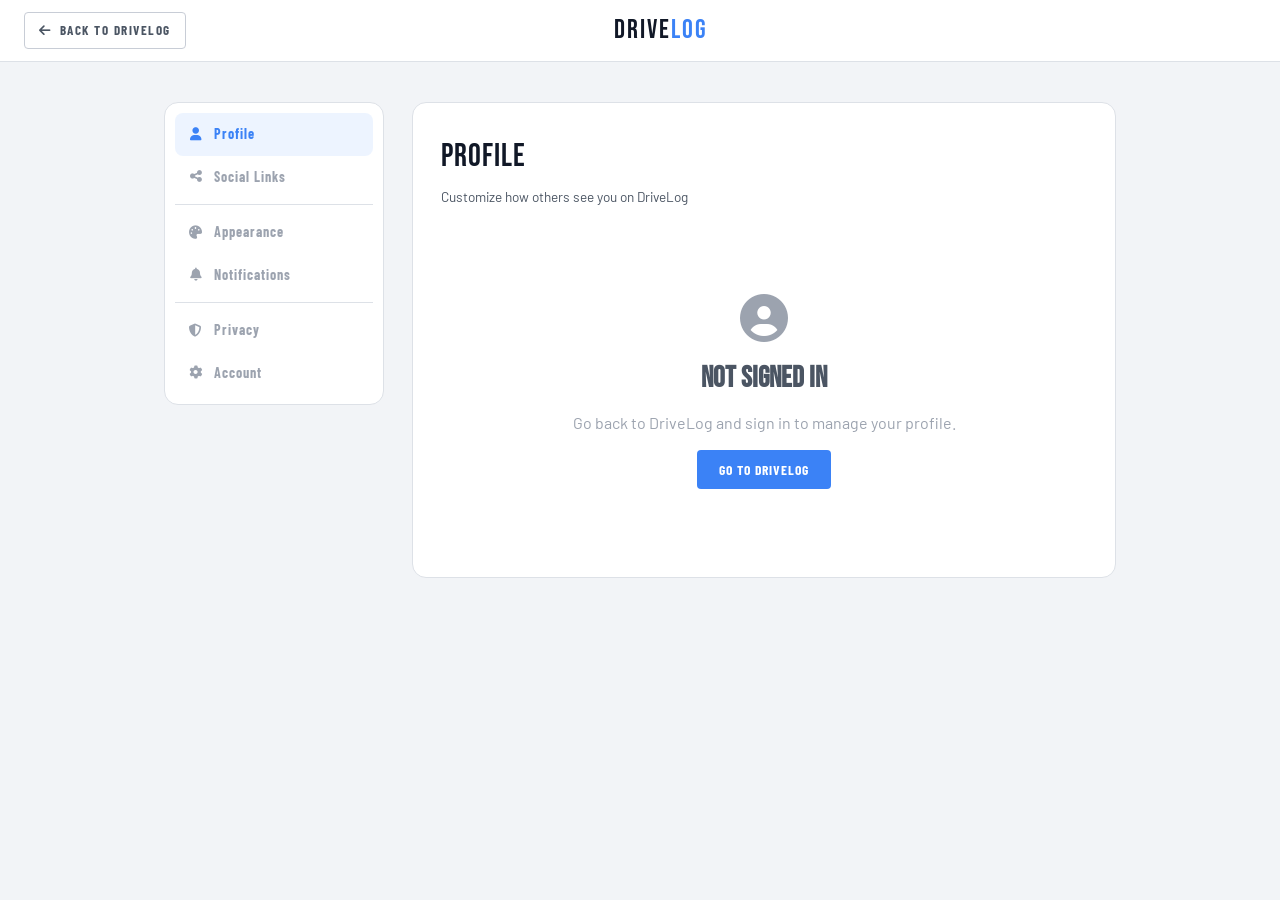
==== settings.html @ dc3e170b "Add files via upload" ====
<!DOCTYPE html>
<html lang="en">
<head>
  <meta charset="UTF-8"/>
  <meta name="viewport" content="width=device-width, initial-scale=1.0"/>
  <title>Settings — DriveLog</title>
  <!-- Apply theme before paint to avoid flash -->
  <script>
    try {
      const p = JSON.parse(localStorage.getItem('dl_prefs') || '{}');
      if (p.theme === 'dark' || (p.theme === 'auto' && window.matchMedia('(prefers-color-scheme:dark)').matches)) {
        document.documentElement.classList.add('dark-pending');
      }
      if (p.accent) document.documentElement.style.setProperty('--accent', p.accent);
    } catch(e) {}
  </script>
  <link rel="preconnect" href="https://fonts.googleapis.com"/>
  <link rel="preconnect" href="https://fonts.gstatic.com" crossorigin/>
  <link rel="preconnect" href="https://cdnjs.cloudflare.com" crossorigin/>
  <link rel="preconnect" href="https://cdn.jsdelivr.net"/>
  <link rel="preconnect" href="https://lsnpxneywkrirfkfszbo.supabase.co"/>
  <link href="https://fonts.googleapis.com/css2?family=Bebas+Neue&family=Barlow:wght@300;400;500;600;700&family=Barlow+Condensed:wght@400;600;700&display=swap" rel="stylesheet"/>
  <link rel="stylesheet" href="https://cdnjs.cloudflare.com/ajax/libs/font-awesome/6.5.0/css/all.min.css"/>
  <style>
    /* ── VARS ── */
    :root {
      --bg:#f2f4f7; --surface:#ffffff; --card:#ffffff; --raised:#f0f2f5; --hover:#e8eaed;
      --border:#dde1e7; --mid:#c8cdd6; --subtle:#eaecf0;
      --accent:#3b82f6; --accent-soft:rgba(59,130,246,.09); --accent-glow:rgba(59,130,246,.20);
      --text:#111827; --sec:#4b5563; --muted:#9ca3af;
      --disp:'Bebas Neue',sans-serif; --cond:'Barlow Condensed',sans-serif; --body:'Barlow',sans-serif;
      --r-sm:4px; --r-md:8px; --r-lg:14px; --r-xl:22px;
      --tr:.22s cubic-bezier(.4,0,.2,1);
    }
    body.dark, html.dark-pending body {
      --bg:#0a0a0a; --surface:#111; --card:#171717; --raised:#1e1e1e; --hover:#222;
      --border:#262626; --mid:#2e2e2e; --subtle:#191919; --text:#efefef; --sec:#c0c0c0; --muted:#888888;
    }
    *,*::before,*::after{box-sizing:border-box;margin:0;padding:0}
    html{scroll-behavior:smooth}
    body{background:var(--bg);color:var(--text);font-family:var(--body);line-height:1.6;min-height:100vh}
    a{color:inherit;text-decoration:none}
    button{cursor:pointer;border:none;background:none;font-family:inherit}
    input,select,textarea{font-family:inherit}
    ::-webkit-scrollbar{width:5px}
    ::-webkit-scrollbar-track{background:var(--bg)}
    ::-webkit-scrollbar-thumb{background:var(--mid);border-radius:3px}

    /* ── HEADER ── */
    .s-header{background:var(--surface);backdrop-filter:blur(18px);border-bottom:1px solid var(--border);padding:0 24px;height:62px;display:flex;align-items:center;justify-content:space-between;position:sticky;top:0;z-index:50}
    body.dark .s-header, html.dark-pending body .s-header{background:rgba(10,10,10,.92)}
    .logo{font-family:var(--disp);font-size:1.7rem;letter-spacing:2px;color:var(--text)}
    .logo span{color:var(--accent)}
    .back-btn{display:flex;align-items:center;gap:8px;font-family:var(--cond);font-size:.82rem;font-weight:700;letter-spacing:1.5px;text-transform:uppercase;color:var(--sec);padding:7px 14px;border:1px solid var(--mid);border-radius:var(--r-sm);transition:all var(--tr)}
    .back-btn:hover{color:var(--text);border-color:#555}

    /* ── LAYOUT ── */
    .s-wrap{max-width:1000px;margin:0 auto;padding:40px 24px;display:grid;grid-template-columns:220px 1fr;gap:28px;align-items:start}
    @media(max-width:700px){.s-wrap{grid-template-columns:1fr}.s-nav{display:flex;flex-wrap:wrap;gap:5px;position:static!important}}

    /* ── SIDEBAR NAV ── */
    .s-nav{background:var(--card);border:1px solid var(--border);border-radius:var(--r-lg);padding:10px;position:sticky;top:80px}
    .s-nav-item{display:flex;align-items:center;gap:10px;padding:10px 13px;border-radius:var(--r-md);font-family:var(--cond);font-size:.88rem;font-weight:700;letter-spacing:1px;color:var(--muted);cursor:pointer;transition:all var(--tr)}
    .s-nav-item i{width:16px;text-align:center;font-size:.82rem}
    .s-nav-item:hover{color:var(--text);background:var(--raised)}
    .s-nav-item.active{color:var(--accent);background:var(--accent-soft)}
    .s-nav-divider{height:1px;background:var(--border);margin:6px 0}

    /* ── CONTENT ── */
    .s-content{display:flex;flex-direction:column;gap:4px}
    .s-section{background:var(--card);border:1px solid var(--border);border-radius:var(--r-lg);padding:28px;display:none}
    .s-section.active{display:block}
    .s-section-title{font-family:var(--disp);font-size:2rem;letter-spacing:1px;margin-bottom:4px}
    .s-section-sub{color:var(--sec);font-size:.85rem;margin-bottom:26px}
    .s-divider{height:1px;background:var(--border);margin:22px 0}

    /* ── FORM ELEMENTS ── */
    .s-field{margin-bottom:18px}
    .s-label{font-family:var(--cond);font-size:.78rem;font-weight:700;letter-spacing:1.5px;text-transform:uppercase;color:var(--muted);margin-bottom:7px;display:block}
    .s-input{width:100%;background:var(--raised);border:1px solid var(--border);border-radius:var(--r-sm);padding:11px 14px;color:var(--text);font-size:.9rem;outline:none;transition:border-color var(--tr)}
    .s-input:focus{border-color:var(--accent)}
    .s-input::placeholder{color:var(--muted)}
    textarea.s-input{resize:vertical;min-height:80px}
    .s-row{display:grid;grid-template-columns:1fr 1fr;gap:14px}
    @media(max-width:500px){.s-row{grid-template-columns:1fr}}

    /* Buttons */
    .btn-save{background:linear-gradient(135deg,#22c55e 0%,#16a34a 100%);color:#fff;padding:10px 26px;border-radius:var(--r-sm);font-family:var(--cond);font-size:.88rem;font-weight:700;letter-spacing:1.5px;text-transform:uppercase;transition:all .12s ease;display:inline-flex;align-items:center;gap:8px;box-shadow:0 2px 8px rgba(34,197,94,.25);border:none}
    .btn-save:hover{background:linear-gradient(135deg,#16a34a 0%,#15803d 100%);transform:translateY(-1px);box-shadow:0 6px 20px rgba(34,197,94,.35)}
    .btn-ghost-s{background:transparent;color:var(--sec);padding:10px 22px;border-radius:var(--r-sm);font-family:var(--cond);font-size:.88rem;font-weight:600;letter-spacing:1.2px;text-transform:uppercase;border:1px solid var(--mid);transition:all var(--tr)}
    .btn-ghost-s:hover{border-color:#555;color:var(--text)}
    .btn-danger{background:rgba(232,57,42,.1);color:var(--accent);padding:10px 22px;border-radius:var(--r-sm);font-family:var(--cond);font-size:.88rem;font-weight:700;letter-spacing:1.2px;text-transform:uppercase;border:1px solid rgba(232,57,42,.35);transition:all var(--tr)}
    .btn-danger:hover{background:rgba(232,57,42,.2)}
    .btn-row{display:flex;gap:10px;flex-wrap:wrap;margin-top:6px}

    /* Avatar picker */
    .av-preview{width:74px;height:74px;border-radius:50%;font-family:var(--disp);font-size:1.9rem;display:flex;align-items:center;justify-content:center;color:#fff;margin-bottom:16px;transition:background .3s}
    .av-colors{display:flex;gap:7px;flex-wrap:wrap;margin-bottom:18px}
    .av-swatch{width:28px;height:28px;border-radius:50%;cursor:pointer;border:3px solid transparent;transition:all var(--tr)}
    .av-swatch.selected{border-color:#fff;transform:scale(1.15)}

    /* Toggle switch */
    .toggle-row{display:flex;align-items:center;justify-content:space-between;padding:11px 0;border-bottom:1px solid var(--subtle)}
    .toggle-row:last-child{border-bottom:none}
    .toggle-label{font-size:.88rem;color:var(--sec)}
    .toggle-label strong{color:var(--text);display:block;font-size:.9rem}
    .toggle{position:relative;width:42px;height:24px;flex-shrink:0}
    .toggle input{opacity:0;width:0;height:0}
    .toggle-track{position:absolute;inset:0;background:var(--mid);border-radius:30px;cursor:pointer;transition:background .3s}
    .toggle input:checked+.toggle-track{background:var(--accent)}
    .toggle-track::after{content:'';position:absolute;left:3px;top:3px;width:18px;height:18px;border-radius:50%;background:#fff;transition:transform .3s}
    .toggle input:checked+.toggle-track::after{transform:translateX(18px)}

    /* Accent colors */
    .accent-swatches{display:flex;gap:8px;flex-wrap:wrap;margin-bottom:6px}
    .accent-sw{width:32px;height:32px;border-radius:50%;cursor:pointer;border:3px solid transparent;transition:all var(--tr)}
    .accent-sw.selected{border-color:#fff;transform:scale(1.18)}

    /* Theme options */
    .theme-opts{display:flex;gap:10px;flex-wrap:wrap;margin-bottom:6px}
    .theme-opt{padding:8px 18px;border-radius:var(--r-md);font-family:var(--cond);font-size:.82rem;font-weight:700;letter-spacing:1px;text-transform:uppercase;color:var(--muted);background:var(--raised);border:1px solid var(--border);cursor:pointer;transition:all var(--tr)}
    .theme-opt.selected{color:var(--accent);border-color:rgba(232,57,42,.4);background:var(--accent-soft)}

    /* Font size slider */
    .slider-wrap{display:flex;align-items:center;gap:12px}
    .slider-wrap input[type=range]{flex:1;accent-color:var(--accent)}
    .slider-val{font-family:var(--cond);font-weight:700;font-size:.88rem;color:var(--accent);width:40px;text-align:center}

    /* Account info */
    .acct-info{background:var(--raised);border:1px solid var(--border);border-radius:var(--r-md);padding:16px;margin-bottom:18px}
    .acct-info-row{display:flex;justify-content:space-between;padding:5px 0;font-size:.85rem;border-bottom:1px solid var(--subtle)}
    .acct-info-row:last-child{border-bottom:none}
    .acct-info-row span:first-child{color:var(--muted);font-family:var(--cond);font-size:.75rem;font-weight:700;letter-spacing:1px;text-transform:uppercase}
    .acct-info-row span:last-child{color:var(--text);font-weight:500}
    .danger-zone{background:rgba(232,57,42,.05);border:1px solid rgba(232,57,42,.2);border-radius:var(--r-md);padding:18px;margin-top:18px}
    .danger-zone h4{font-family:var(--cond);font-size:.78rem;font-weight:700;letter-spacing:2px;text-transform:uppercase;color:var(--accent);margin-bottom:13px}

    /* Toast */
    .toast{position:fixed;bottom:26px;left:50%;transform:translateX(-50%) translateY(20px);background:var(--raised);border:1px solid var(--mid);border-radius:30px;padding:9px 22px;font-family:var(--cond);font-size:.86rem;font-weight:700;color:var(--text);z-index:9999;opacity:0;transition:all .3s;pointer-events:none;white-space:nowrap}
    .toast.show{opacity:1;transform:translateX(-50%) translateY(0)}
    .toast.ok{border-color:#16a34a;background:linear-gradient(135deg,#22c55e,#16a34a);color:#fff;box-shadow:0 4px 16px rgba(34,197,94,.35)}
    .toast.err{border-color:rgba(232,57,42,.4);background:var(--accent-soft);color:var(--accent)}

    /* Avatar preview — small circle */
    .avatar-upload-preview{
      width:72px !important;height:72px !important;border-radius:50%;
      display:flex;align-items:center;justify-content:center;
      font-family:var(--disp);font-size:1.6rem;color:#fff;
      flex-shrink:0;overflow:hidden;border:2px solid var(--border);
      background:var(--raised);cursor:pointer;
    }

    /* Crop modal */
    .avatar-crop-modal{
      position:fixed;inset:0;z-index:9999;
      background:rgba(0,0,0,.8);backdrop-filter:blur(8px);
      display:flex;align-items:center;justify-content:center;
    }
    .avatar-crop-box{
      background:var(--surface);border:1px solid var(--border);
      border-radius:16px;width:360px;max-width:95vw;
      overflow:hidden;box-shadow:0 32px 80px rgba(0,0,0,.5);
    }
    .avatar-crop-head{
      display:flex;align-items:center;justify-content:space-between;
      padding:16px 20px;border-bottom:1px solid var(--border);
      font-family:var(--cond);font-weight:700;font-size:.9rem;color:var(--text);
    }
    .avatar-crop-close{
      background:transparent;border:none;color:var(--muted);
      font-size:1rem;cursor:pointer;padding:4px;
    }
    .avatar-crop-stage{padding:24px 20px 16px}
    .avatar-crop-circle-mask{
      width:180px;height:180px;border-radius:50%;
      overflow:hidden;margin:0 auto 20px;
      border:3px solid var(--accent);
      position:relative;cursor:grab;
      background:var(--raised);
    }
    .avatar-crop-circle-mask:active{cursor:grabbing}
    #avatarCropImg{
      position:absolute;top:50%;left:50%;
      width:100%;height:100%;
      object-fit:contain;
      transform-origin:center center;
      transform:translate(-50%,-50%);
      pointer-events:none;
      user-select:none;
      -webkit-user-drag:none;
    }
    .avatar-crop-controls{display:flex;align-items:center;gap:12px}
    .avatar-crop-label{font-family:var(--cond);font-size:.72rem;font-weight:700;letter-spacing:1px;text-transform:uppercase;color:var(--muted);flex-shrink:0}
    .avatar-crop-slider{flex:1;accent-color:var(--accent)}
    .avatar-crop-actions{
      display:flex;gap:10px;padding:14px 20px;
      border-top:1px solid var(--border);justify-content:flex-end;
    }

    /* Not signed in */
    .not-signed-in{text-align:center;padding:60px 20px;color:var(--muted)}
    .not-signed-in i{font-size:3rem;margin-bottom:14px;display:block}
    .not-signed-in h2{font-family:var(--disp);font-size:1.8rem;color:var(--sec);margin-bottom:8px}
  </style>
</head>
<body>

<div class="toast" id="settingsToast"></div>

<header class="s-header">
  <a href="index.html" class="back-btn" id="backBtn"><i class="fas fa-arrow-left"></i> Back to DriveLog</a>
  <div class="logo">DRIVE<span>LOG</span></div>
  <div style="width:120px"></div>
</header>

<div class="s-wrap">

  <!-- Sidebar nav -->
  <nav class="s-nav" id="sNav">
    <div class="s-nav-item active" data-sec="profile"><i class="fas fa-user"></i> Profile</div>
    <div class="s-nav-item" data-sec="social"><i class="fas fa-share-alt"></i> Social Links</div>
    <div class="s-nav-divider"></div>
    <div class="s-nav-item" data-sec="appearance"><i class="fas fa-palette"></i> Appearance</div>
    <div class="s-nav-item" data-sec="notifications"><i class="fas fa-bell"></i> Notifications</div>
    <div class="s-nav-divider"></div>
    <div class="s-nav-item" data-sec="privacy"><i class="fas fa-shield-alt"></i> Privacy</div>
    <div class="s-nav-item" data-sec="account"><i class="fas fa-cog"></i> Account</div>
  </nav>

  <!-- Content panels -->
  <div class="s-content">

    <!-- PROFILE -->
    <div class="s-section active" id="sec-profile">
      <div class="s-section-title">Profile</div>
      <div class="s-section-sub">Customize how others see you on DriveLog</div>

      <div id="notSignedIn" class="not-signed-in" style="display:none">
        <i class="fas fa-user-circle"></i>
        <h2>Not signed in</h2>
        <p>Go back to DriveLog and sign in to manage your profile.</p>
        <a href="index.html" style="display:inline-block;margin-top:14px;padding:9px 22px;background:var(--accent);color:#fff;border-radius:var(--r-sm);font-family:var(--cond);font-weight:700;font-size:.85rem;letter-spacing:1px;text-transform:uppercase">Go to DriveLog</a>
      </div>

      <div id="profileForm">
        <!-- Profile Picture Upload -->
        <div class="s-field" style="margin-bottom:20px">
          <label class="s-label">Profile Picture</label>
          <div class="avatar-upload-row">
            <!-- Small circle preview -->
            <div class="avatar-upload-preview" id="avatarPreview">
              <span id="avatarPreviewLetter"></span>
            </div>
            <div class="avatar-upload-actions">
              <button class="btn-save" id="avatarUploadBtn" type="button"><i class="fas fa-camera"></i> Change Photo</button>
              <button class="btn-ghost-s" id="avatarRemoveBtn" type="button" style="display:none"><i class="fas fa-times"></i> Remove</button>
              <input type="file" id="avatarFileInput" accept="image/*" hidden/>
              <p class="avatar-upload-note">Max 5MB · JPG, PNG, WEBP</p>
              <p class="avatar-upload-warn"><i class="fas fa-exclamation-triangle"></i> Must follow community guidelines.</p>
            </div>
          </div>
          <!-- Crop modal -->
          <div class="avatar-crop-modal" id="avatarCropModal" style="display:none">
            <div class="avatar-crop-box">
              <div class="avatar-crop-head">
                <span>Adjust Photo</span>
                <button class="avatar-crop-close" id="avatarCropClose"><i class="fas fa-times"></i></button>
              </div>
              <div class="avatar-crop-stage">
                <div class="avatar-crop-circle-mask">
                  <img id="avatarCropImg" src="" alt="" draggable="false"/>
                </div>
                <div class="avatar-crop-controls">
                  <label class="avatar-crop-label">Zoom</label>
                  <input type="range" id="avatarCropZoom" min="1" max="3" step="0.01" value="1" class="avatar-crop-slider"/>
                </div>
              </div>
              <div class="avatar-crop-actions">
                <button class="btn-ghost-s" id="avatarCropCancel">Cancel</button>
                <button class="btn-save" id="avatarCropSave"><i class="fas fa-check"></i> Save Photo</button>
              </div>
            </div>
          </div>
        </div>
        <div class="av-preview" id="avPreview"></div>
        <div class="s-label">Avatar Color (used as fallback)</div>
        <div class="av-colors" id="avColors"></div>

        <div class="s-field">
          <label class="s-label">Username</label>
          <div class="username-change-wrap">
            <input class="s-input" id="fDisplayName" placeholder="Your username" readonly/>
            <button class="btn-ghost-s" id="enableUsernameEdit" style="white-space:nowrap"><i class="fas fa-pencil-alt"></i> Change</button>
          </div>
          <div id="usernameChangeForm" style="display:none;margin-top:10px">
            <input class="s-input" id="fNewUsername" placeholder="New username (letters, numbers, _ only)" style="margin-bottom:8px"/>
            <div class="username-rules">
              <span id="usernameStatus" class="username-status"></span>
            </div>
            <div class="btn-row" style="margin-top:8px">
              <button class="btn-save" id="saveUsername"><i class="fas fa-check"></i> Confirm Change</button>
              <button class="btn-ghost-s" id="cancelUsernameEdit">Cancel</button>
            </div>
          </div>
          <div id="usernameCooldownMsg" style="display:none" class="username-cooldown-msg"></div>
        </div>
        <div class="s-field">
          <label class="s-label">Location</label>
          <input class="s-input" id="fLocation" placeholder="City, State or Country"/>
        </div>
        <div class="s-field">
          <label class="s-label">Bio</label>
          <textarea class="s-input" id="fBio" maxlength="150" placeholder="Tell the community about yourself and your builds…"></textarea>
          <div id="bioCharCount" style="text-align:right;font-size:.78rem;color:var(--muted);margin-top:4px">0 / 150</div>
        </div>
        <button class="btn-save" id="saveProfile"><i class="fas fa-save"></i> Save Profile</button>
      </div>
    </div>

    <!-- SOCIAL -->
    <div class="s-section" id="sec-social">
      <div class="s-section-title">Social Links</div>
      <div class="s-section-sub">Link your social accounts so the community can follow your journey</div>
      <div class="s-field">
        <label class="s-label"><i class="fab fa-instagram" style="color:#e1306c;margin-right:5px"></i> Instagram Username</label>
        <input class="s-input" id="fInstagram" placeholder="yourhandle (no @)"/>
      </div>
      <div class="s-field">
        <label class="s-label"><i class="fab fa-tiktok" style="color:#69c9d0;margin-right:5px"></i> TikTok Username</label>
        <input class="s-input" id="fTikTok" placeholder="yourhandle (no @)"/>
      </div>
      <div class="s-field">
        <label class="s-label"><i class="fab fa-youtube" style="color:#f00;margin-right:5px"></i> YouTube Handle</label>
        <input class="s-input" id="fYouTube" placeholder="yourchannel (no @)"/>
      </div>
      <div class="s-field">
        <label class="s-label"><i class="fas fa-globe" style="color:var(--accent);margin-right:5px"></i> Personal Website</label>
        <input class="s-input" id="fWebsite" placeholder="https://yoursite.com"/>
      </div>
      <button class="btn-save" id="saveSocial"><i class="fas fa-save"></i> Save Social Links</button>
    </div>

    <!-- APPEARANCE -->
    <div class="s-section" id="sec-appearance">
      <div class="s-section-title">Appearance</div>
      <div class="s-section-sub">Make DriveLog look and feel the way you want</div>

      <div class="s-field">
        <label class="s-label">Theme</label>
        <div class="theme-opts">
          <div class="theme-opt" data-theme="dark"><i class="fas fa-moon"></i> Dark</div>
          <div class="theme-opt selected" data-theme="light"><i class="fas fa-sun"></i> Light</div>
          <div class="theme-opt" data-theme="auto"><i class="fas fa-circle-half-stroke"></i> Auto</div>
        </div>
      </div>

      <div class="s-divider"></div>

      <div class="s-field">
        <label class="s-label">Accent Color</label>
        <div class="accent-swatches" id="accentSwatches"></div>
      </div>

      <div class="s-divider"></div>

      <div class="s-field">
        <label class="s-label">Font Size</label>
        <div class="slider-wrap">
          <span style="font-size:.75rem;color:var(--muted)">A</span>
          <input type="range" id="fontSlider" min="13" max="18" step="1" value="15"/>
          <span style="font-size:1.1rem;color:var(--text)">A</span>
          <span class="slider-val" id="fontVal">15px</span>
        </div>
      </div>

      <div class="s-divider"></div>
      <button class="btn-save" id="saveAppearance"><i class="fas fa-paint-brush"></i> Save Appearance</button>
    </div>

    <!-- NOTIFICATIONS -->
    <div class="s-section" id="sec-notifications">
      <div class="s-section-title">Notifications</div>
      <div class="s-section-sub">Choose what you want to be notified about</div>

      <div class="toggle-row">
        <div class="toggle-label"><strong>Likes</strong>When someone likes your build</div>
        <label class="toggle"><input type="checkbox" id="nLikes" checked/><div class="toggle-track"></div></label>
      </div>
      <div class="toggle-row">
        <div class="toggle-label"><strong>Comments</strong>When someone comments on your build</div>
        <label class="toggle"><input type="checkbox" id="nComments" checked/><div class="toggle-track"></div></label>
      </div>
      <div class="toggle-row">
        <div class="toggle-label"><strong>New Followers</strong>When someone follows you</div>
        <label class="toggle"><input type="checkbox" id="nFollowers" checked/><div class="toggle-track"></div></label>
      </div>
      <div class="toggle-row">
        <div class="toggle-label"><strong>Events</strong>RSVP confirmations and upcoming events</div>
        <label class="toggle"><input type="checkbox" id="nEvents" checked/><div class="toggle-track"></div></label>
      </div>
      <div class="toggle-row">
        <div class="toggle-label"><strong>Build of the Week</strong>When a new BOTW is announced</div>
        <label class="toggle"><input type="checkbox" id="nBOTW" checked/><div class="toggle-track"></div></label>
      </div>
      <div class="toggle-row">
        <div class="toggle-label"><strong>Community Announcements</strong>News and updates from DriveLog</div>
        <label class="toggle"><input type="checkbox" id="nAnnouncements" checked/><div class="toggle-track"></div></label>
      </div>
      <div style="margin-top:20px">
        <button class="btn-save" id="saveNotifs"><i class="fas fa-bell"></i> Save Notifications</button>
      </div>
    </div>

    <!-- PRIVACY -->
    <div class="s-section" id="sec-privacy">
      <div class="s-section-title">Privacy</div>
      <div class="s-section-sub">Control who can see your activity and profile</div>

      <div class="toggle-row">
        <div class="toggle-label"><strong>Public Profile</strong>Anyone can view your profile and builds</div>
        <label class="toggle"><input type="checkbox" id="pPublic" checked/><div class="toggle-track"></div></label>
      </div>
      <div class="toggle-row">
        <div class="toggle-label"><strong>Show on Leaderboard</strong>Appear in the members leaderboard</div>
        <label class="toggle"><input type="checkbox" id="pLeaderboard" checked/><div class="toggle-track"></div></label>
      </div>
      <div class="toggle-row">
        <div class="toggle-label"><strong>Show Social Links</strong>Display your social links on your profile</div>
        <label class="toggle"><input type="checkbox" id="pSocials" checked/><div class="toggle-track"></div></label>
      </div>
      <div class="toggle-row">
        <div class="toggle-label"><strong>Show Following List</strong>Let others see who you follow</div>
        <label class="toggle"><input type="checkbox" id="pFollowing"/><div class="toggle-track"></div></label>
      </div>
      <div class="toggle-row">
        <div class="toggle-label"><strong>Show Liked Builds</strong>Let others see builds you've liked</div>
        <label class="toggle"><input type="checkbox" id="pLiked"/><div class="toggle-track"></div></label>
      </div>
      <div style="margin-top:20px">
        <button class="btn-save" id="savePrivacy"><i class="fas fa-shield-alt"></i> Save Privacy Settings</button>
      </div>
    </div>

    <!-- ACCOUNT -->
    <div class="s-section" id="sec-account">
      <div class="s-section-title">Account</div>
      <div class="s-section-sub">Manage your DriveLog account</div>

      <div class="acct-info" id="acctInfo">
        <div class="acct-info-row"><span>Username</span><span id="acctUsername">—</span></div>
        <div class="acct-info-row"><span>Member Since</span><span id="acctJoined">—</span></div>
        <div class="acct-info-row"><span>Total Builds</span><span id="acctBuilds">—</span></div>
      </div>

      <div class="s-field">
        <label class="s-label">Change Password</label>
        <input class="s-input" type="password" id="fCurrentPw" placeholder="Current password" style="margin-bottom:10px"/>
        <input class="s-input" type="password" id="fNewPw" placeholder="New password" style="margin-bottom:10px"/>
        <input class="s-input" type="password" id="fConfirmPw" placeholder="Confirm new password"/>
      </div>
      <div class="btn-row">
        <button class="btn-save" id="savePassword"><i class="fas fa-lock"></i> Update Password</button>
      </div>

      <div class="s-divider"></div>

      <div class="btn-row">
        <button class="btn-ghost-s" id="exportData"><i class="fas fa-download"></i> Export My Data</button>
        <button class="btn-ghost-s" id="signOutAll"><i class="fas fa-sign-out-alt"></i> Sign Out Everywhere</button>
      </div>

      <div class="danger-zone">
        <h4>⚠ Danger Zone</h4>
        <p style="font-size:.83rem;color:var(--sec);margin-bottom:14px">These actions are permanent and cannot be undone.</p>
        <button class="btn-danger" id="deleteAccount"><i class="fas fa-trash-alt"></i> Delete My Account</button>
      </div>
    </div>

  </div><!-- /s-content -->
</div><!-- /s-wrap -->

<!-- Supabase loads synchronously here (no defer/async) — must run before the inline app script below -->
<script src="https://cdn.jsdelivr.net/npm/@supabase/supabase-js@2"></script>
<script>
(function() {
  /* ── Prefs & User ── */
  function getPrefs() { try { return JSON.parse(localStorage.getItem('dl_prefs') || '{}'); } catch(e) { return {}; } }
  function savePrefs(p) { localStorage.setItem('dl_prefs', JSON.stringify(p)); }
  function getUser() {
    try {
      // Check all possible keys where user session could be stored
      return JSON.parse(localStorage.getItem('dl_user_cache') || localStorage.getItem('dl_user') || 'null');
    } catch(e) { return null; }
  }
  function saveUser(u) {
    localStorage.setItem('dl_user_cache', JSON.stringify(u));
    localStorage.setItem('dl_user', JSON.stringify(u)); // keep both in sync
  }
  function getUsers() {
    try {
      return JSON.parse(localStorage.getItem('dl_users_cache') || localStorage.getItem('dl_users') || '[]');
    } catch(e) { return []; }
  }
  function saveUsers(us) {
    localStorage.setItem('dl_users_cache', JSON.stringify(us));
    localStorage.setItem('dl_users', JSON.stringify(us));
  }

  /* ── Apply prefs on load ── */
  const prefs = getPrefs();
  if (prefs.theme === 'dark' || (prefs.theme === 'auto' && window.matchMedia('(prefers-color-scheme:dark)').matches)) {
    document.body.classList.add('dark');
  }
  document.documentElement.classList.remove('dark-pending');
  if (prefs.accent) {
    document.documentElement.style.setProperty('--accent', prefs.accent);
    document.documentElement.style.setProperty('--accent-soft', prefs.accent + '15');
    document.documentElement.style.setProperty('--accent-glow', prefs.accent + '30');
  }
  if (prefs.fontSize) document.documentElement.style.fontSize = prefs.fontSize + 'px';

  /* ── Toast ── */
  let _tt;
  function toast(msg, type) {
    const t = document.getElementById('settingsToast');
    t.textContent = msg; t.className = 'toast' + (type === 'ok' ? ' ok' : type === 'err' ? ' err' : '');
    clearTimeout(_tt);
    requestAnimationFrame(() => { t.classList.add('show'); _tt = setTimeout(() => t.classList.remove('show'), 2600); });
  }

  /* ── Sidebar navigation ── */
  document.querySelectorAll('.s-nav-item[data-sec]').forEach(item => {
    item.addEventListener('click', () => {
      document.querySelectorAll('.s-nav-item').forEach(x => x.classList.remove('active'));
      document.querySelectorAll('.s-section').forEach(x => x.classList.remove('active'));
      item.classList.add('active');
      document.getElementById('sec-' + item.dataset.sec).classList.add('active');
    });
  });

  /* ── AV COLORS ── */
  const AV_SWATCHES = ['#e8392a','#3b82f6','#a855f7','#22c55e','#f59e0b','#14b8a6','#ec4899','#6366f1','#f0a030','#10b981'];
  let currentAvColor = prefs.avColor || '#3b82f6';
  const avPreview = document.getElementById('avPreview');
  const avColorsEl = document.getElementById('avColors');
  const user = getUser();

  function setAvPreview() {
    const u = getUser();
    if (u) { avPreview.textContent = u.username[0].toUpperCase(); }
    avPreview.style.background = currentAvColor;
  }

  if (avColorsEl) {
    avColorsEl.innerHTML = AV_SWATCHES.map(c =>
      `<div class="av-swatch${c === currentAvColor ? ' selected' : ''}" data-c="${c}" style="background:${c}"></div>`
    ).join('');
    avColorsEl.querySelectorAll('.av-swatch').forEach(sw => sw.addEventListener('click', () => {
      avColorsEl.querySelectorAll('.av-swatch').forEach(x => x.classList.remove('selected'));
      sw.classList.add('selected');
      currentAvColor = sw.dataset.c;
      setAvPreview();
    }));
  }
  setAvPreview();

  /* ── Load user into profile form ── */
  if (user) {
    document.getElementById('fDisplayName').value = user.username || '';
    document.getElementById('fBio').value = user.bio || '';
    document.getElementById('fLocation').value = user.location || '';
    document.getElementById('fInstagram').value = user.instagram || '';
    document.getElementById('fTikTok').value = user.tiktok || '';
    document.getElementById('fYouTube').value = user.youtube || '';
    document.getElementById('fWebsite').value = user.website || '';
    document.getElementById('acctUsername').textContent = user.username;
    document.getElementById('acctJoined').textContent = user.joined || '—';
    // count builds
    const posts = JSON.parse(localStorage.getItem('dl_posts_cache') || localStorage.getItem('dl_posts') || '[]');
    const myPosts = posts.filter(p => p.user === user.username).length;
    document.getElementById('acctBuilds').textContent = myPosts;
  } else {
    document.getElementById('notSignedIn').style.display = 'block';
    document.getElementById('profileForm').style.display = 'none';
  }

  /* ── Load prefs into appearance ── */
  const accentColors = ['#e8392a','#3b82f6','#a855f7','#f0a030','#22c55e','#14b8a6','#ec4899','#f59e0b'];
  const accentSwatches = document.getElementById('accentSwatches');
  let currentAccent = prefs.accent || '#3b82f6'; // site's real default accent — was wrongly '#e8392a' (red), which got silently saved as your permanent accent on any settings save
  accentSwatches.innerHTML = accentColors.map(c =>
    `<div class="accent-sw${c === currentAccent ? ' selected' : ''}" data-c="${c}" style="background:${c}"></div>`
  ).join('');
  accentSwatches.querySelectorAll('.accent-sw').forEach(sw => sw.addEventListener('click', () => {
    accentSwatches.querySelectorAll('.accent-sw').forEach(x => x.classList.remove('selected'));
    sw.classList.add('selected');
    currentAccent = sw.dataset.c;
    document.documentElement.style.setProperty('--accent', currentAccent);
    document.documentElement.style.setProperty('--accent-soft', currentAccent + '15');
    document.documentElement.style.setProperty('--accent-glow', currentAccent + '30');
  }));

  // Theme
  const currentTheme = prefs.theme || 'dark';
  document.querySelectorAll('.theme-opt').forEach(opt => {
    opt.classList.toggle('selected', opt.dataset.theme === currentTheme);
    opt.addEventListener('click', () => {
      document.querySelectorAll('.theme-opt').forEach(x => x.classList.remove('selected'));
      opt.classList.add('selected');
      document.body.classList.remove('light','dark');
      if (opt.dataset.theme === 'dark') document.body.classList.add('dark');
      else if (opt.dataset.theme === 'auto' && window.matchMedia('(prefers-color-scheme:dark)').matches) document.body.classList.add('dark');
    });
  });

  // Font size
  const slider = document.getElementById('fontSlider');
  const fontVal = document.getElementById('fontVal');
  slider.value = prefs.fontSize || 15;
  fontVal.textContent = slider.value + 'px';
  slider.addEventListener('input', () => {
    fontVal.textContent = slider.value + 'px';
    document.documentElement.style.fontSize = slider.value + 'px';
  });

  /* ── Load prefs into toggles ── */
  const np = prefs.notifs || {};
  ['nLikes','nComments','nFollowers','nEvents','nBOTW','nAnnouncements'].forEach(id => {
    const key = id.slice(1).toLowerCase();
    const el = document.getElementById(id);
    if (el && np[key] !== undefined) el.checked = np[key];
  });
  const pp = prefs.privacy || {};
  ['pPublic','pLeaderboard','pSocials','pFollowing','pLiked'].forEach(id => {
    const key = id.slice(1).toLowerCase();
    const el = document.getElementById(id);
    if (el && pp[key] !== undefined) el.checked = pp[key];
  });

  /* ── Save handlers ── */
  document.getElementById('saveProfile').addEventListener('click', () => {
    const u = getUser(); if (!u) { toast('Not signed in', 'err'); return; }
    u.bio      = document.getElementById('fBio').value.trim().slice(0, 150);
    u.location = document.getElementById('fLocation').value.trim();
    saveUser(u);
    const users = getUsers();
    const idx = users.findIndex(x => x.username === u.username);
    if (idx >= 0) { users[idx] = { ...users[idx], ...u }; saveUsers(users); }
    const p = getPrefs(); p.avColor = currentAvColor; savePrefs(p);
    // Push to Supabase if available
    pushProfileToSupabase(u);
    toast('Profile saved ✓', 'ok');
  });

  document.getElementById('saveSocial').addEventListener('click', () => {
    const u = getUser(); if (!u) { toast('Not signed in', 'err'); return; }
    u.instagram = document.getElementById('fInstagram').value.trim();
    u.tiktok    = document.getElementById('fTikTok').value.trim();
    u.youtube   = document.getElementById('fYouTube').value.trim();
    u.website   = document.getElementById('fWebsite').value.trim();
    saveUser(u);
    const users = getUsers();
    const idx = users.findIndex(x => x.username === u.username);
    if (idx >= 0) { users[idx] = { ...users[idx], ...u }; saveUsers(users); }
    pushProfileToSupabase(u);
    toast('Social links saved ✓', 'ok');
  });

  document.getElementById('saveAppearance').addEventListener('click', () => {
    const selectedTheme = document.querySelector('.theme-opt.selected')?.dataset.theme || 'dark';
    const p = getPrefs();
    p.theme = selectedTheme;
    p.accent = currentAccent;
    p.avColor = currentAvColor;
    p.fontSize = +slider.value;
    savePrefs(p);
    // Apply immediately in settings page too
    document.documentElement.style.setProperty('--accent', currentAccent);
    if (selectedTheme === 'dark') document.body.classList.add('dark');
    else document.body.classList.remove('dark');
    toast('Appearance saved ✓', 'ok');
  });

  document.getElementById('saveNotifs').addEventListener('click', () => {
    const p = getPrefs();
    p.notifs = {
      likes: document.getElementById('nLikes').checked,
      comments: document.getElementById('nComments').checked,
      followers: document.getElementById('nFollowers').checked,
      events: document.getElementById('nEvents').checked,
      botw: document.getElementById('nBOTW').checked,
      announcements: document.getElementById('nAnnouncements').checked,
    };
    savePrefs(p); toast('Notification settings saved ✓', 'ok');
  });

  document.getElementById('savePrivacy').addEventListener('click', () => {
    const p = getPrefs();
    p.privacy = {
      public: document.getElementById('pPublic').checked,
      leaderboard: document.getElementById('pLeaderboard').checked,
      socials: document.getElementById('pSocials').checked,
      following: document.getElementById('pFollowing').checked,
      liked: document.getElementById('pLiked').checked,
    };
    savePrefs(p); toast('Privacy settings saved ✓', 'ok');
  });

  document.getElementById('savePassword').addEventListener('click', () => {
    const np = document.getElementById('fNewPw').value;
    const cp = document.getElementById('fConfirmPw').value;
    if (!np) { toast('Enter a new password', 'err'); return; }
    if (np !== cp) { toast('Passwords do not match', 'err'); return; }
    if (np.length < 6) { toast('Password must be at least 6 characters', 'err'); return; }
    toast('Password updated ✓', 'ok');
    document.getElementById('fCurrentPw').value = '';
    document.getElementById('fNewPw').value = '';
    document.getElementById('fConfirmPw').value = '';
  });

  document.getElementById('exportData').addEventListener('click', () => {
    const u = getUser();
    const data = {
      user: u,
      posts: JSON.parse(localStorage.getItem('dl_posts_cache') || '[]').filter(p => p.user === u?.username),
      following: u ? JSON.parse(localStorage.getItem('dl_following_'+u.username) || '[]') : [],
      prefs: getPrefs(),
      exported: new Date().toISOString(),
    };
    const blob = new Blob([JSON.stringify(data, null, 2)], { type: 'application/json' });
    const a = document.createElement('a');
    a.href = URL.createObjectURL(blob);
    a.download = 'drivelog-data.json';
    a.click();
    toast('Data exported ✓', 'ok');
  });

  document.getElementById('signOutAll').addEventListener('click', () => {
    if (confirm('Sign out of all sessions?')) {
      localStorage.removeItem('dl_user');
      localStorage.removeItem('dl_user_cache');
      toast('Signed out everywhere', 'ok');
      setTimeout(() => window.location.href = 'index.html', 1200);
    }
  });

  document.getElementById('deleteAccount').addEventListener('click', () => {
    const u = getUser(); if (!u) return;
    if (confirm(`This will permanently delete your account "${u.username}" and all your builds. This cannot be undone. Are you sure?`)) {
      if (prompt('Type your username to confirm:') === u.username) {
        localStorage.removeItem('dl_user');
        localStorage.removeItem('dl_user_cache');
        localStorage.removeItem('dl_avatar_url');
        localStorage.removeItem('dl_following_'+u.username);
        const posts = JSON.parse(localStorage.getItem('dl_posts_cache') || '[]').filter(p => p.user !== u.username);
        localStorage.setItem('dl_posts_cache', JSON.stringify(posts));
        toast('Account deleted', '');
        setTimeout(() => window.location.href = 'index.html', 1200);
      } else {
        toast('Username did not match', 'err');
      }
    }
  });


  /* ── USERNAME CHANGE ── */
  const USERNAME_COOLDOWN_DAYS = 30;

  function canChangeUsername(u) {
    if (!u.lastUsernameChange) return { ok: true };
    const last = new Date(u.lastUsernameChange).getTime();
    const daysSince = (Date.now() - last) / 86400000;
    if (daysSince < USERNAME_COOLDOWN_DAYS) {
      const daysLeft = Math.ceil(USERNAME_COOLDOWN_DAYS - daysSince);
      return { ok: false, daysLeft };
    }
    return { ok: true };
  }

  // Show cooldown message or enable change button on load
  (function initUsernameSection() {
    const u = getUser(); if (!u) return;
    const check = canChangeUsername(u);
    const cooldownMsg = document.getElementById('usernameCooldownMsg');
    const changeBtn   = document.getElementById('enableUsernameEdit');
    if (!check.ok) {
      cooldownMsg.style.display = 'block';
      cooldownMsg.innerHTML = `<i class="fas fa-clock"></i> You can change your username again in <b>${check.daysLeft} day${check.daysLeft===1?'':'s'}</b>.`;
      changeBtn.disabled = true;
      changeBtn.style.opacity = '0.4';
      changeBtn.style.cursor = 'not-allowed';
    }
  })();

  // ── Back button — auto-save everything first ──────────────
  document.getElementById('backBtn').addEventListener('click', function(e) {
    e.preventDefault();
    autoSaveAll();
    // Use history.back() if we came from index.html — avoids full reload
    // which was wiping the avatar and session state
    if (document.referrer && document.referrer.includes(window.location.hostname)) {
      setTimeout(() => window.history.back(), 200);
    } else {
      setTimeout(() => { window.location.href = 'index.html'; }, 200);
    }
  });

  function autoSaveAll() {
    const u = getUser(); if (!u) return;
    // Save profile fields
    u.bio      = (document.getElementById('fBio')?.value || '').trim().slice(0, 150);
    u.location = (document.getElementById('fLocation')?.value || '').trim();
    u.instagram = (document.getElementById('fInstagram')?.value || '').trim();
    u.tiktok    = (document.getElementById('fTikTok')?.value || '').trim();
    u.youtube   = (document.getElementById('fYouTube')?.value || '').trim();
    u.website   = (document.getElementById('fWebsite')?.value || '').trim();
    // Preserve avatar URL — never let it get wiped
    const savedAvatar = localStorage.getItem('dl_avatar_url');
    if (savedAvatar && !u.avatarUrl) u.avatarUrl = savedAvatar;
    saveUser(u);
    const users = getUsers();
    const idx = users.findIndex(x => x.username === u.username);
    if (idx >= 0) { users[idx] = { ...users[idx], ...u }; saveUsers(users); }
    // Save appearance
    const selectedTheme = document.querySelector('.theme-opt.selected')?.dataset.theme || 'dark';
    const slider = document.getElementById('fontSlider');
    const p = getPrefs();
    p.theme = selectedTheme;
    p.accent = currentAccent;
    p.avColor = currentAvColor;
    if (slider) p.fontSize = +slider.value;
    savePrefs(p);
    pushProfileToSupabase(u);
  }

  // ── Avatar Upload with Crop UI ─────────────────────────────
  (function initAvatarUpload() {
    const u        = getUser();
    const preview  = document.getElementById('avatarPreview');
    const letter   = document.getElementById('avatarPreviewLetter');
    const uploadBtn= document.getElementById('avatarUploadBtn');
    const removeBtn= document.getElementById('avatarRemoveBtn');
    const fileInput= document.getElementById('avatarFileInput');
    const cropModal= document.getElementById('avatarCropModal');
    const cropImg  = document.getElementById('avatarCropImg');
    const cropZoom = document.getElementById('avatarCropZoom');
    const cropSave = document.getElementById('avatarCropSave');
    const cropCancel=document.getElementById('avatarCropCancel');
    const cropClose= document.getElementById('avatarCropClose');
    if (!preview || !uploadBtn || !fileInput) return;

    // Crop state
    let _cropObjUrl = null;
    let _cropOffsetX = 0, _cropOffsetY = 0;
    let _cropDragging = false, _cropStartX = 0, _cropStartY = 0;
    let _cropZoom = 1;

    function avColorFn(name) {
      const cols = {'A':'#e8392a','B':'#3b82f6','C':'#22c55e','D':'#f0a030','E':'#a855f7','F':'#14b8a6','G':'#e8392a','H':'#3b82f6','I':'#22c55e','J':'#e8392a','K':'#f0a030','L':'#a855f7','M':'#3b82f6','N':'#22c55e','O':'#f0a030','P':'#14b8a6','Q':'#e8392a','R':'#3b82f6','S':'#a855f7','T':'#f0a030','U':'#14b8a6','V':'#22c55e','W':'#3b82f6','X':'#e8392a','Y':'#f0a030','Z':'#a855f7'};
      return cols[(name||'?')[0].toUpperCase()] || '#e8392a';
    }

    function refreshPreview() {
      const cu = getUser(); if (!cu) return;
      if (cu.avatarUrl) {
        preview.style.background = 'transparent';
        preview.innerHTML = `<img src="${cu.avatarUrl}" alt="" style="width:100%;height:100%;object-fit:cover;border-radius:50%;display:block"/>`;
        if (removeBtn) removeBtn.style.display = 'inline-flex';
      } else {
        preview.style.background = avColorFn(cu.username);
        preview.innerHTML = cu.username[0].toUpperCase();
        if (removeBtn) removeBtn.style.display = 'none';
      }
    }
    refreshPreview();

    uploadBtn.addEventListener('click', () => fileInput.click());

    fileInput.addEventListener('change', () => {
      const file = fileInput.files[0]; if (!file) return;
      if (file.size > 5 * 1024 * 1024) { toast('Image must be under 5MB', 'err'); return; }
      if (!file.type.match(/image\/(jpeg|png|webp|gif)/)) { toast('Please use JPG, PNG, or WEBP', 'err'); return; }
      // Open crop modal
      if (_cropObjUrl) URL.revokeObjectURL(_cropObjUrl);
      _cropObjUrl = URL.createObjectURL(file);
      cropImg.src = _cropObjUrl;
      _cropOffsetX = 0; _cropOffsetY = 0; _cropZoom = 1;
      if (cropZoom) { cropZoom.value = 1; cropZoom.min = 1; cropZoom.max = 3; }
      cropImg.onload = () => applyTransform();
      cropModal.style.display = 'flex';
      fileInput.value = '';
    });

    function applyTransform() {
      cropImg.style.transform = `translate(calc(-50% + ${_cropOffsetX}px), calc(-50% + ${_cropOffsetY}px)) scale(${_cropZoom})`;
    }

    // Zoom slider
    if (cropZoom) cropZoom.addEventListener('input', () => {
      _cropZoom = +cropZoom.value;
      applyTransform();
    });

    // Drag to reposition
    cropImg.addEventListener('mousedown', e => { _cropDragging=true; _cropStartX=e.clientX-_cropOffsetX; _cropStartY=e.clientY-_cropOffsetY; e.preventDefault(); });
    document.addEventListener('mousemove', e => { if(!_cropDragging) return; _cropOffsetX=e.clientX-_cropStartX; _cropOffsetY=e.clientY-_cropStartY; applyTransform(); });
    document.addEventListener('mouseup', () => _cropDragging=false);
    // Touch support
    cropImg.addEventListener('touchstart', e => { const t=e.touches[0]; _cropDragging=true; _cropStartX=t.clientX-_cropOffsetX; _cropStartY=t.clientY-_cropOffsetY; },{passive:true});
    document.addEventListener('touchmove', e => { if(!_cropDragging) return; const t=e.touches[0]; _cropOffsetX=t.clientX-_cropStartX; _cropOffsetY=t.clientY-_cropStartY; applyTransform(); },{passive:true});
    document.addEventListener('touchend', () => _cropDragging=false);

    function closeCrop() { cropModal.style.display='none'; if(_cropObjUrl){URL.revokeObjectURL(_cropObjUrl);_cropObjUrl=null;} }
    if (cropCancel) cropCancel.addEventListener('click', closeCrop);
    if (cropClose)  cropClose.addEventListener('click', closeCrop);

    // Save crop — render canvas from current transform
    if (cropSave) cropSave.addEventListener('click', () => {
      const size = 200;
      const canvas = document.createElement('canvas');
      canvas.width = canvas.height = size;
      const ctx = canvas.getContext('2d');
      ctx.imageSmoothingEnabled = true;
      ctx.imageSmoothingQuality = 'high';

      const img = cropImg;
      const naturalW = img.naturalWidth;
      const naturalH = img.naturalHeight;

      // The circle mask is 180px. At zoom=1 the image should fit entirely
      // inside the circle — so the base scale fits the image into 180px
      const maskDiameter = 180;
      const baseScale = maskDiameter / Math.max(naturalW, naturalH);
      const totalScale = baseScale * _cropZoom;

      // Displayed image dimensions at current zoom
      const dispW = naturalW * totalScale;
      const dispH = naturalH * totalScale;

      // Center of the mask circle in display coords
      // Offset moves the image so we subtract it to find source coords
      // dispX/dispY = top-left of image in mask coords
      const dispX = (maskDiameter - dispW) / 2 + _cropOffsetX;
      const dispY = (maskDiameter - dispH) / 2 + _cropOffsetY;

      // What source region maps to the 180px mask?
      // Source rect: start at (-dispX / totalScale, -dispY / totalScale)
      //              size: maskDiameter / totalScale
      const srcX = -dispX / totalScale;
      const srcY = -dispY / totalScale;
      const srcSize = maskDiameter / totalScale;

      // Clip to circle
      ctx.beginPath();
      ctx.arc(size / 2, size / 2, size / 2, 0, Math.PI * 2);
      ctx.clip();

      ctx.drawImage(img, srcX, srcY, srcSize, srcSize, 0, 0, size, size);

      const dataUrl = canvas.toDataURL('image/jpeg', 0.88);
      const u2 = getUser(); if (!u2) return;
      u2.avatarUrl = dataUrl;
      saveUser(u2);
      const users = getUsers();
      const idx = users.findIndex(x => x.username === u2.username);
      if (idx >= 0) { users[idx].avatarUrl = dataUrl; saveUsers(users); }
      refreshPreview();
      closeCrop();
      toast('Profile picture saving…', 'ok');
      localStorage.setItem('dl_avatar_updated', Date.now().toString());
      localStorage.setItem('dl_avatar_url', dataUrl);

      // Upload to Supabase Storage so it works cross-device
      (async () => {
        const sb = getSettingsSb(); if (!sb || !u2.id) return;
        try {
          const arr   = dataUrl.split(',');
          const mime  = 'image/jpeg';
          const bstr  = atob(arr[1]);
          const bytes = new Uint8Array(bstr.length);
          for (let i = 0; i < bstr.length; i++) bytes[i] = bstr.charCodeAt(i);
          const file = new File([bytes], 'avatar.jpg', { type: mime });
          const path = `${u2.id}/avatar.jpg`;
          const { error: upErr } = await sb.storage.from('avatars').upload(path, file, { upsert: true, contentType: mime });
          if (upErr) { console.warn('Avatar storage upload failed:', upErr.message); return; }
          const { data: urlData } = sb.storage.from('avatars').getPublicUrl(path);
          // Cache-bust: same path every upload means the CDN serves the
          // old photo for up to an hour without a fresh ?v= param.
          const publicUrl = urlData.publicUrl.split('?')[0] + '?v=' + Date.now();
          // Save the real URL (not base64) to profile + localStorage
          await sb.from('profiles').update({ avatar_url: publicUrl }).eq('id', u2.id);
          u2.avatarUrl = publicUrl;
          saveUser(u2);
          localStorage.setItem('dl_avatar_url', publicUrl);
          toast('Profile picture updated ✓', 'ok');
        } catch(e) { console.warn('Avatar upload error:', e); }
      })();
    });

    if (removeBtn) removeBtn.addEventListener('click', () => {
      if (!confirm('Remove your profile picture?')) return;
      const u2 = getUser(); if (!u2) return;
      delete u2.avatarUrl;
      saveUser(u2);
      const users = getUsers();
      const idx = users.findIndex(x => x.username === u2.username);
      if (idx >= 0) { delete users[idx].avatarUrl; saveUsers(users); }
      refreshPreview();
      toast('Profile picture removed', 'ok');
      localStorage.setItem('dl_avatar_updated', Date.now().toString());
      localStorage.removeItem('dl_avatar_url');
    });
  })();

  // ── Supabase profile push ─────────────────────────────────
  let _sbSettings = null;
  function getSettingsSb() {
    if (_sbSettings) return _sbSettings;
    try {
      if (typeof supabase === 'undefined') return null;
      const SUPABASE_URL = 'https://lsnpxneywkrirfkfszbo.supabase.co';
      const SUPABASE_KEY = 'sb_publishable_wF4jFiIEuucuJXJJo8sn0Q_b2PRnh6-';
      _sbSettings = supabase.createClient(SUPABASE_URL, SUPABASE_KEY);
    } catch(e) { return null; }
    return _sbSettings;
  }

  function pushProfileToSupabase(u) {
    if (!u || !u.id) return;
    const sb = getSettingsSb(); if (!sb) return;
    sb.from('profiles').update({
      bio:       u.bio       || '',
      instagram: u.instagram || '',
      tiktok:    u.tiktok    || '',
      youtube:   u.youtube   || '',
      website:   u.website   || '',
      location:  u.location  || '',
    }).eq('id', u.id).then(({ error }) => {
      if (error) console.warn('Profile push failed:', error);
    });
  }

  // Bio character count (150 char limit — maxlength on the textarea already
  // blocks typing/pasting past this, this is just the live counter)
  const BIO_CHAR_LIMIT = 150;
  const bioEl = document.getElementById('fBio');
  const bioCount = document.getElementById('bioCharCount');
  function updateBioCount() {
    if (!bioEl || !bioCount) return;
    const len = bioEl.value.length;
    bioCount.textContent = len + ' / ' + BIO_CHAR_LIMIT;
    bioCount.style.color = len >= BIO_CHAR_LIMIT ? '#e84242' : 'var(--muted)';
  }
  if (bioEl) {
    bioEl.addEventListener('input', updateBioCount);
    updateBioCount(); // show correct count for an existing bio on page load
  }

  document.getElementById('enableUsernameEdit').addEventListener('click', () => {
    const u = getUser(); if (!u) return;
    const check = canChangeUsername(u);
    if (!check.ok) { toast(`You can change your username in ${check.daysLeft} day${check.daysLeft===1?'':'s'}`, 'err'); return; }
    document.getElementById('usernameChangeForm').style.display = 'block';
    document.getElementById('fNewUsername').value = '';
    document.getElementById('fNewUsername').focus();
    document.getElementById('usernameStatus').textContent = '';
  });

  document.getElementById('cancelUsernameEdit').addEventListener('click', () => {
    document.getElementById('usernameChangeForm').style.display = 'none';
    document.getElementById('usernameStatus').textContent = '';
  });

  // Live validation as user types
  document.getElementById('fNewUsername').addEventListener('input', () => {
    const val = document.getElementById('fNewUsername').value.trim();
    const status = document.getElementById('usernameStatus');
    if (!val) { status.textContent = ''; return; }
    if (val.length < 3) { status.textContent = 'Too short (min 3 characters)'; status.className = 'username-status err'; return; }
    if (!/^[a-zA-Z0-9_]+$/.test(val)) { status.textContent = 'Letters, numbers, and underscores only'; status.className = 'username-status err'; return; }
    const users = getUsers();
    const taken = users.some(u => u.username.toLowerCase() === val.toLowerCase());
    if (taken) { status.textContent = 'Username already taken'; status.className = 'username-status err'; return; }
    status.textContent = val + ' is available'; status.className = 'username-status ok';
  });

  document.getElementById('saveUsername').addEventListener('click', () => {
    const u = getUser(); if (!u) { toast('Not signed in', 'err'); return; }
    const newUsername = document.getElementById('fNewUsername').value.trim();

    // Validate
    if (!newUsername) { toast('Enter a new username', 'err'); return; }
    if (newUsername.length < 3) { toast('Must be at least 3 characters', 'err'); return; }
    if (!/^[a-zA-Z0-9_]+$/.test(newUsername)) { toast('Letters, numbers, and underscores only', 'err'); return; }
    if (newUsername.toLowerCase() === u.username.toLowerCase()) { toast('That is already your username', 'err'); return; }

    // Check cooldown
    const check = canChangeUsername(u);
    if (!check.ok) { toast(`Wait ${check.daysLeft} more day${check.daysLeft===1?'':'s'}`, 'err'); return; }

    // Check uniqueness
    const users = getUsers();
    if (users.some(x => x.username.toLowerCase() === newUsername.toLowerCase())) {
      toast('Username already taken', 'err'); return;
    }

    // Update all references
    const oldUsername = u.username;
    u.username = newUsername;
    u.lastUsernameChange = new Date().toISOString();
    saveUser(u);
    document.getElementById('fDisplayName').value = newUsername;
    document.getElementById('acctUsername').textContent = newUsername;

    // Update in users array
    const idx = users.findIndex(x => x.username === oldUsername);
    if (idx >= 0) {
      users[idx] = { ...users[idx], username: newUsername, lastUsernameChange: u.lastUsernameChange };
      saveUsers(users);
    }

    // Hide form, show cooldown message
    document.getElementById('usernameChangeForm').style.display = 'none';
    const cooldownMsg = document.getElementById('usernameCooldownMsg');
    cooldownMsg.style.display = 'block';
    cooldownMsg.innerHTML = `<i class="fas fa-clock"></i> Username changed successfully. You can change it again in <b>30 days</b>.`;
    const changeBtn = document.getElementById('enableUsernameEdit');
    changeBtn.disabled = true; changeBtn.style.opacity = '0.4'; changeBtn.style.cursor = 'not-allowed';

    toast('Username changed to ' + newUsername, 'ok');
  });

})();
</script>
</body>
</html>
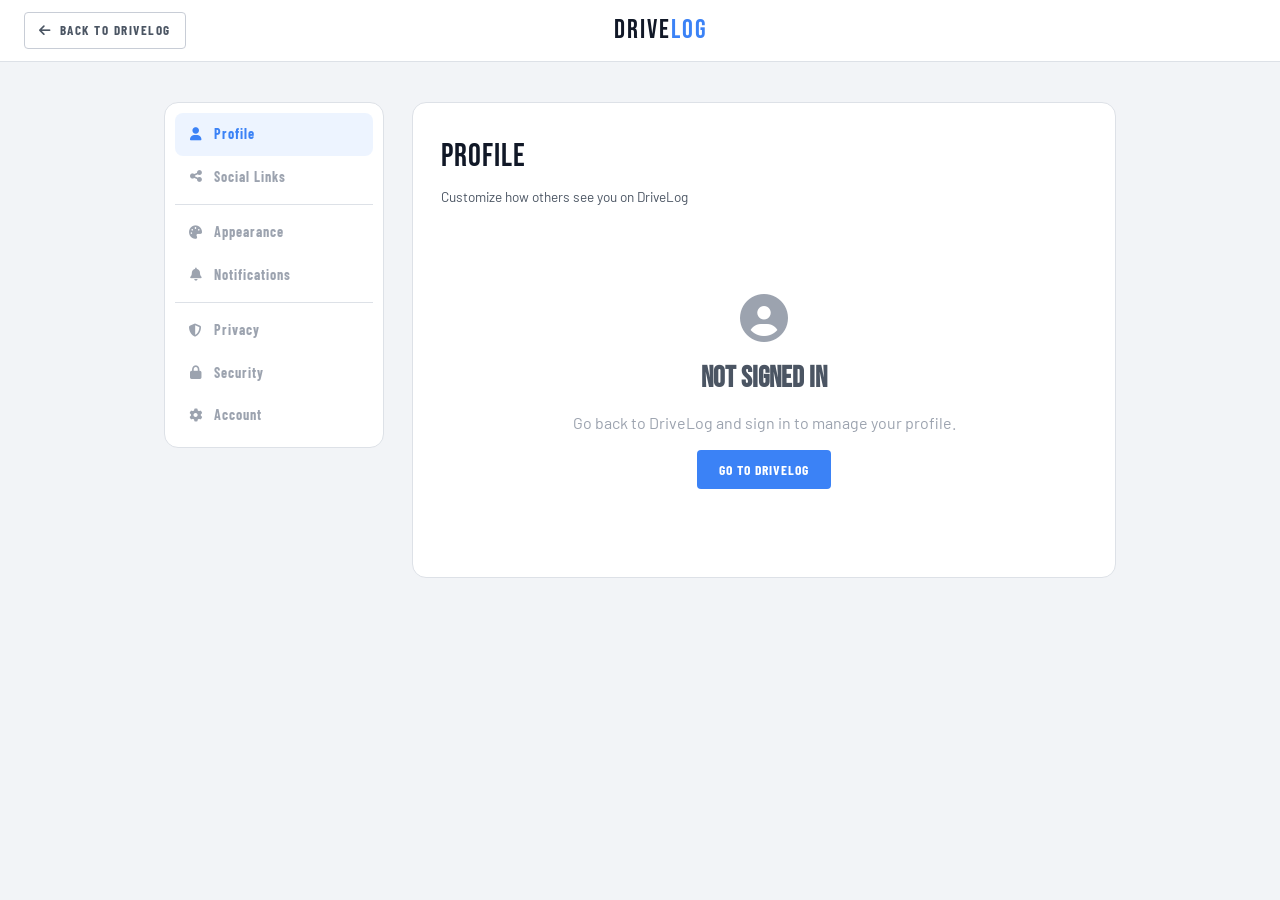
==== commit bd99753d: "Add files via upload" ====
--- a/settings.html
+++ b/settings.html
@@ -11,7 +11,6 @@
       if (p.theme === 'dark' || (p.theme === 'auto' && window.matchMedia('(prefers-color-scheme:dark)').matches)) {
         document.documentElement.classList.add('dark-pending');
       }
-      if (p.accent) document.documentElement.style.setProperty('--accent', p.accent);
     } catch(e) {}
   </script>
   <link rel="preconnect" href="https://fonts.googleapis.com"/>
@@ -94,13 +93,14 @@
     .btn-row{display:flex;gap:10px;flex-wrap:wrap;margin-top:6px}
 
     /* Avatar picker */
-    .av-preview{width:74px;height:74px;border-radius:50%;font-family:var(--disp);font-size:1.9rem;display:flex;align-items:center;justify-content:center;color:#fff;margin-bottom:16px;transition:background .3s}
-    .av-colors{display:flex;gap:7px;flex-wrap:wrap;margin-bottom:18px}
-    .av-swatch{width:28px;height:28px;border-radius:50%;cursor:pointer;border:3px solid transparent;transition:all var(--tr)}
-    .av-swatch.selected{border-color:#fff;transform:scale(1.15)}
 
     /* Toggle switch */
     .toggle-row{display:flex;align-items:center;justify-content:space-between;padding:11px 0;border-bottom:1px solid var(--subtle)}
+    .blocked-user-row{display:flex;align-items:center;gap:12px;padding:10px 0;border-bottom:1px solid var(--subtle)}
+    .blocked-user-row:last-child{border-bottom:none}
+    .blocked-user-av{width:36px;height:36px;border-radius:50%;background:#6b7280;color:#d1d5db;display:flex;align-items:center;justify-content:center;font-weight:700;flex-shrink:0}
+    .blocked-user-name{flex:1;font-weight:600;color:var(--text)}
+    .blocked-users-empty{color:var(--muted);font-size:.85rem;padding:8px 0}
     .toggle-row:last-child{border-bottom:none}
     .toggle-label{font-size:.88rem;color:var(--sec)}
     .toggle-label strong{color:var(--text);display:block;font-size:.9rem}
@@ -112,9 +112,6 @@
     .toggle input:checked+.toggle-track::after{transform:translateX(18px)}
 
     /* Accent colors */
-    .accent-swatches{display:flex;gap:8px;flex-wrap:wrap;margin-bottom:6px}
-    .accent-sw{width:32px;height:32px;border-radius:50%;cursor:pointer;border:3px solid transparent;transition:all var(--tr)}
-    .accent-sw.selected{border-color:#fff;transform:scale(1.18)}
 
     /* Theme options */
     .theme-opts{display:flex;gap:10px;flex-wrap:wrap;margin-bottom:6px}
@@ -140,6 +137,13 @@
     .toast.show{opacity:1;transform:translateX(-50%) translateY(0)}
     .toast.ok{border-color:#16a34a;background:linear-gradient(135deg,#22c55e,#16a34a);color:#fff;box-shadow:0 4px 16px rgba(34,197,94,.35)}
     .toast.err{border-color:rgba(232,57,42,.4);background:var(--accent-soft);color:var(--accent)}
+
+    /* Avatar upload row layout — was previously undefined entirely,
+       which is why the photo and Change Photo button sat cramped together */
+    .avatar-upload-row{display:flex;align-items:flex-start;gap:20px}
+    .avatar-upload-actions{display:flex;flex-direction:column;align-items:flex-start;gap:8px}
+    .avatar-upload-note{font-size:.76rem;color:var(--muted);margin:0}
+    .avatar-upload-warn{font-size:.76rem;color:var(--accent);margin:0;display:flex;align-items:center;gap:5px}
 
     /* Avatar preview — small circle */
     .avatar-upload-preview{
@@ -224,6 +228,7 @@
     <div class="s-nav-item" data-sec="notifications"><i class="fas fa-bell"></i> Notifications</div>
     <div class="s-nav-divider"></div>
     <div class="s-nav-item" data-sec="privacy"><i class="fas fa-shield-alt"></i> Privacy</div>
+    <div class="s-nav-item" data-sec="security"><i class="fas fa-lock"></i> Security</div>
     <div class="s-nav-item" data-sec="account"><i class="fas fa-cog"></i> Account</div>
   </nav>
 
@@ -282,9 +287,6 @@
             </div>
           </div>
         </div>
-        <div class="av-preview" id="avPreview"></div>
-        <div class="s-label">Avatar Color (used as fallback)</div>
-        <div class="av-colors" id="avColors"></div>
 
         <div class="s-field">
           <label class="s-label">Username</label>
@@ -357,13 +359,6 @@
       <div class="s-divider"></div>
 
       <div class="s-field">
-        <label class="s-label">Accent Color</label>
-        <div class="accent-swatches" id="accentSwatches"></div>
-      </div>
-
-      <div class="s-divider"></div>
-
-      <div class="s-field">
         <label class="s-label">Font Size</label>
         <div class="slider-wrap">
           <span style="font-size:.75rem;color:var(--muted)">A</span>
@@ -439,6 +434,53 @@
       <div style="margin-top:20px">
         <button class="btn-save" id="savePrivacy"><i class="fas fa-shield-alt"></i> Save Privacy Settings</button>
       </div>
+
+      <div class="s-divider"></div>
+
+      <div class="s-field">
+        <label class="s-label">Blocked Users</label>
+        <div class="s-section-sub" style="margin-bottom:12px">Blocked users can't message you, and you won't see their posts or profile.</div>
+        <div id="blockedUsersList"></div>
+      </div>
+    </div>
+
+    <!-- SECURITY -->
+    <div class="s-section" id="sec-security">
+      <div class="s-section-title">Security</div>
+      <div class="s-section-sub">Add an extra layer of protection to your account</div>
+
+      <div id="mfaStatusLoading" class="s-section-sub">Checking your two-factor status…</div>
+
+      <div id="mfaNotEnrolled" style="display:none">
+        <div class="toggle-row" style="border-bottom:none">
+          <div class="toggle-label"><strong>Two-Factor Authentication</strong>Not enabled — require a code from an authenticator app when signing in</div>
+        </div>
+        <button class="btn-save" id="mfaEnableBtn"><i class="fas fa-shield-alt"></i> Enable 2FA</button>
+      </div>
+
+      <div id="mfaEnrollFlow" style="display:none">
+        <p class="s-section-sub" style="margin-bottom:10px">Scan this QR code with an authenticator app (Google Authenticator, Authy, 1Password, etc.), then enter the 6-digit code it shows.</p>
+        <div id="mfaQrWrap" style="display:flex;justify-content:center;margin-bottom:14px"></div>
+        <div class="s-field">
+          <label class="s-label">Can't scan? Enter this code manually</label>
+          <input class="s-input" id="mfaManualSecret" readonly style="font-family:monospace;font-size:.8rem"/>
+        </div>
+        <div class="s-field">
+          <label class="s-label">Verification Code</label>
+          <input class="s-input" id="mfaEnrollCodeInput" inputmode="numeric" maxlength="6" placeholder="123456" style="text-align:center;letter-spacing:4px;font-size:1.2rem"/>
+        </div>
+        <div class="btn-row">
+          <button class="btn-save" id="mfaConfirmEnrollBtn"><i class="fas fa-check"></i> Confirm & Enable</button>
+          <button class="btn-ghost-s" id="mfaCancelEnrollBtn">Cancel</button>
+        </div>
+      </div>
+
+      <div id="mfaEnrolled" style="display:none">
+        <div class="toggle-row" style="border-bottom:none">
+          <div class="toggle-label"><strong><i class="fas fa-check-circle" style="color:#22c55e"></i> Two-Factor Authentication Enabled</strong>Your account requires a code from your authenticator app at sign-in</div>
+        </div>
+        <button class="btn-danger" id="mfaDisableBtn"><i class="fas fa-times"></i> Disable 2FA</button>
+      </div>
     </div>
 
     <!-- ACCOUNT -->
@@ -451,6 +493,17 @@
         <div class="acct-info-row"><span>Member Since</span><span id="acctJoined">—</span></div>
         <div class="acct-info-row"><span>Total Builds</span><span id="acctBuilds">—</span></div>
       </div>
+
+      <div class="s-field">
+        <label class="s-label">Email Address</label>
+        <input class="s-input" type="email" id="fNewEmail" placeholder="you@example.com" style="margin-bottom:10px"/>
+        <p class="avatar-upload-note" id="emailChangeHint" style="margin-bottom:10px">Changing your email requires confirming the new address before it takes effect.</p>
+      </div>
+      <div class="btn-row">
+        <button class="btn-save" id="saveEmail"><i class="fas fa-envelope"></i> Update Email</button>
+      </div>
+
+      <div class="s-divider"></div>
 
       <div class="s-field">
         <label class="s-label">Change Password</label>
@@ -466,6 +519,7 @@
 
       <div class="btn-row">
         <button class="btn-ghost-s" id="exportData"><i class="fas fa-download"></i> Export My Data</button>
+        <button class="btn-ghost-s" id="signOutDevice"><i class="fas fa-sign-out-alt"></i> Sign Out This Device</button>
         <button class="btn-ghost-s" id="signOutAll"><i class="fas fa-sign-out-alt"></i> Sign Out Everywhere</button>
       </div>
 
@@ -512,11 +566,9 @@
     document.body.classList.add('dark');
   }
   document.documentElement.classList.remove('dark-pending');
-  if (prefs.accent) {
-    document.documentElement.style.setProperty('--accent', prefs.accent);
-    document.documentElement.style.setProperty('--accent-soft', prefs.accent + '15');
-    document.documentElement.style.setProperty('--accent-glow', prefs.accent + '30');
-  }
+  // Accent color is fixed sitewide (blue) and no longer user-customizable —
+  // intentionally not reading/applying prefs.accent here, including any
+  // legacy value saved before this was locked down.
   if (prefs.fontSize) document.documentElement.style.fontSize = prefs.fontSize + 'px';
 
   /* ── Toast ── */
@@ -538,31 +590,11 @@
     });
   });
 
-  /* ── AV COLORS ── */
-  const AV_SWATCHES = ['#e8392a','#3b82f6','#a855f7','#22c55e','#f59e0b','#14b8a6','#ec4899','#6366f1','#f0a030','#10b981'];
-  let currentAvColor = prefs.avColor || '#3b82f6';
-  const avPreview = document.getElementById('avPreview');
-  const avColorsEl = document.getElementById('avColors');
+  // Fallback avatar color used to be user-customizable via a swatch picker
+  // here — removed. Fallback avatars are now always the same neutral
+  // gray/white design used everywhere else on the site, with no per-user
+  // color choice.
   const user = getUser();
-
-  function setAvPreview() {
-    const u = getUser();
-    if (u) { avPreview.textContent = u.username[0].toUpperCase(); }
-    avPreview.style.background = currentAvColor;
-  }
-
-  if (avColorsEl) {
-    avColorsEl.innerHTML = AV_SWATCHES.map(c =>
-      `<div class="av-swatch${c === currentAvColor ? ' selected' : ''}" data-c="${c}" style="background:${c}"></div>`
-    ).join('');
-    avColorsEl.querySelectorAll('.av-swatch').forEach(sw => sw.addEventListener('click', () => {
-      avColorsEl.querySelectorAll('.av-swatch').forEach(x => x.classList.remove('selected'));
-      sw.classList.add('selected');
-      currentAvColor = sw.dataset.c;
-      setAvPreview();
-    }));
-  }
-  setAvPreview();
 
   /* ── Load user into profile form ── */
   if (user) {
@@ -579,26 +611,61 @@
     const posts = JSON.parse(localStorage.getItem('dl_posts_cache') || localStorage.getItem('dl_posts') || '[]');
     const myPosts = posts.filter(p => p.user === user.username).length;
     document.getElementById('acctBuilds').textContent = myPosts;
+    renderBlockedUsersList();
+    (async () => {
+      const sb = getSettingsSb();
+      if (!sb) return;
+      const { data } = await sb.auth.getUser();
+      const emailInput = document.getElementById('fNewEmail');
+      if (emailInput && data?.user?.email) emailInput.value = data.user.email;
+    })();
+    initMfaSection();
   } else {
     document.getElementById('notSignedIn').style.display = 'block';
     document.getElementById('profileForm').style.display = 'none';
   }
 
+  // Requires blocked_users_migration.sql to have been run.
+  async function renderBlockedUsersList() {
+    const container = document.getElementById('blockedUsersList');
+    if (!container) return;
+    const u = getUser(); if (!u?.id) return;
+    const sb = getSettingsSb();
+    if (!sb) { container.innerHTML = '<p class="blocked-users-empty">Unable to connect right now.</p>'; return; }
+    container.innerHTML = '<p class="blocked-users-empty">Loading…</p>';
+    const { data, error } = await sb.from('blocked_users')
+      .select('blocked_id, profiles!blocked_id(username)')
+      .eq('blocker_id', u.id);
+    if (error) {
+      container.innerHTML = '<p class="blocked-users-empty">Couldn\'t load blocked users — has blocked_users_migration.sql been run yet?</p>';
+      return;
+    }
+    const blocked = (data || []).map(b => ({ id: b.blocked_id, username: b.profiles?.username })).filter(b => b.username);
+    if (!blocked.length) {
+      container.innerHTML = '<p class="blocked-users-empty">You haven\'t blocked anyone.</p>';
+      return;
+    }
+    container.innerHTML = blocked.map(b => `
+      <div class="blocked-user-row" data-id="${b.id}">
+        <div class="blocked-user-av">${b.username[0].toUpperCase()}</div>
+        <div class="blocked-user-name">${b.username}</div>
+        <button class="btn-ghost-s" data-unblock="${b.id}">Unblock</button>
+      </div>`).join('');
+    container.querySelectorAll('[data-unblock]').forEach(btn => {
+      btn.addEventListener('click', async () => {
+        btn.disabled = true; btn.textContent = 'Unblocking…';
+        const { error: unblockErr } = await sb.from('blocked_users').delete()
+          .eq('blocker_id', u.id).eq('blocked_id', btn.dataset.unblock);
+        if (unblockErr) { toast('Failed to unblock — try again', 'err'); btn.disabled = false; btn.textContent = 'Unblock'; return; }
+        toast('Unblocked', 'ok');
+        renderBlockedUsersList();
+      });
+    });
+  }
+
   /* ── Load prefs into appearance ── */
-  const accentColors = ['#e8392a','#3b82f6','#a855f7','#f0a030','#22c55e','#14b8a6','#ec4899','#f59e0b'];
-  const accentSwatches = document.getElementById('accentSwatches');
-  let currentAccent = prefs.accent || '#3b82f6'; // site's real default accent — was wrongly '#e8392a' (red), which got silently saved as your permanent accent on any settings save
-  accentSwatches.innerHTML = accentColors.map(c =>
-    `<div class="accent-sw${c === currentAccent ? ' selected' : ''}" data-c="${c}" style="background:${c}"></div>`
-  ).join('');
-  accentSwatches.querySelectorAll('.accent-sw').forEach(sw => sw.addEventListener('click', () => {
-    accentSwatches.querySelectorAll('.accent-sw').forEach(x => x.classList.remove('selected'));
-    sw.classList.add('selected');
-    currentAccent = sw.dataset.c;
-    document.documentElement.style.setProperty('--accent', currentAccent);
-    document.documentElement.style.setProperty('--accent-soft', currentAccent + '15');
-    document.documentElement.style.setProperty('--accent-glow', currentAccent + '30');
-  }));
+  // Accent color is fixed sitewide (blue) — no longer a user preference,
+  // so there's nothing to load, render swatches for, or wire up here.
 
   // Theme
   const currentTheme = prefs.theme || 'dark';
@@ -630,12 +697,12 @@
     const el = document.getElementById(id);
     if (el && np[key] !== undefined) el.checked = np[key];
   });
-  const pp = prefs.privacy || {};
-  ['pPublic','pLeaderboard','pSocials','pFollowing','pLiked'].forEach(id => {
-    const key = id.slice(1).toLowerCase();
-    const el = document.getElementById(id);
-    if (el && pp[key] !== undefined) el.checked = pp[key];
-  });
+  const pp = user || {};
+  document.getElementById('pPublic').checked      = pp.privacyPublic      !== false;
+  document.getElementById('pLeaderboard').checked = pp.privacyLeaderboard !== false;
+  document.getElementById('pSocials').checked     = pp.privacySocials     !== false;
+  document.getElementById('pFollowing').checked   = pp.privacyFollowing   === true;
+  document.getElementById('pLiked').checked       = pp.privacyLiked       === true;
 
   /* ── Save handlers ── */
   document.getElementById('saveProfile').addEventListener('click', () => {
@@ -646,7 +713,6 @@
     const users = getUsers();
     const idx = users.findIndex(x => x.username === u.username);
     if (idx >= 0) { users[idx] = { ...users[idx], ...u }; saveUsers(users); }
-    const p = getPrefs(); p.avColor = currentAvColor; savePrefs(p);
     // Push to Supabase if available
     pushProfileToSupabase(u);
     toast('Profile saved ✓', 'ok');
@@ -670,12 +736,9 @@
     const selectedTheme = document.querySelector('.theme-opt.selected')?.dataset.theme || 'dark';
     const p = getPrefs();
     p.theme = selectedTheme;
-    p.accent = currentAccent;
-    p.avColor = currentAvColor;
     p.fontSize = +slider.value;
     savePrefs(p);
     // Apply immediately in settings page too
-    document.documentElement.style.setProperty('--accent', currentAccent);
     if (selectedTheme === 'dark') document.body.classList.add('dark');
     else document.body.classList.remove('dark');
     toast('Appearance saved ✓', 'ok');
@@ -695,27 +758,165 @@
   });
 
   document.getElementById('savePrivacy').addEventListener('click', () => {
-    const p = getPrefs();
-    p.privacy = {
-      public: document.getElementById('pPublic').checked,
-      leaderboard: document.getElementById('pLeaderboard').checked,
-      socials: document.getElementById('pSocials').checked,
-      following: document.getElementById('pFollowing').checked,
-      liked: document.getElementById('pLiked').checked,
-    };
-    savePrefs(p); toast('Privacy settings saved ✓', 'ok');
-  });
-
-  document.getElementById('savePassword').addEventListener('click', () => {
+    const u = getUser(); if (!u) { toast('Not signed in', 'err'); return; }
+    u.privacyPublic      = document.getElementById('pPublic').checked;
+    u.privacyLeaderboard = document.getElementById('pLeaderboard').checked;
+    u.privacySocials     = document.getElementById('pSocials').checked;
+    u.privacyFollowing   = document.getElementById('pFollowing').checked;
+    u.privacyLiked       = document.getElementById('pLiked').checked;
+    saveUser(u);
+    const users = getUsers();
+    const idx = users.findIndex(x => x.username === u.username);
+    if (idx >= 0) { users[idx] = { ...users[idx], ...u }; saveUsers(users); }
+    pushPrivacyToSupabase(u);
+    toast('Privacy settings saved ✓', 'ok');
+  });
+
+  // Requires blocked_users_migration.sql NOT required — 2FA uses Supabase's
+  // built-in auth.mfa API directly, no schema changes needed.
+  let _pendingMfaFactorId = null;
+  async function initMfaSection() {
+    const sb = getSettingsSb();
+    const loadingEl = document.getElementById('mfaStatusLoading');
+    const notEnrolledEl = document.getElementById('mfaNotEnrolled');
+    const enrolledEl = document.getElementById('mfaEnrolled');
+    if (!sb) { loadingEl.textContent = 'Unable to connect right now.'; return; }
+    const { data, error } = await sb.auth.mfa.listFactors();
+    loadingEl.style.display = 'none';
+    if (error) { loadingEl.style.display = ''; loadingEl.textContent = 'Unable to check 2FA status right now.'; return; }
+    const verified = (data?.totp || []).find(f => f.status === 'verified');
+    if (verified) {
+      enrolledEl.style.display = '';
+      notEnrolledEl.style.display = 'none';
+      document.getElementById('mfaDisableBtn').onclick = async () => {
+        if (!confirm('Disable two-factor authentication? Your account will only require a password to sign in.')) return;
+        const btn = document.getElementById('mfaDisableBtn');
+        btn.disabled = true; btn.textContent = 'Disabling…';
+        const { error: unenrollErr } = await sb.auth.mfa.unenroll({ factorId: verified.id });
+        btn.disabled = false; btn.innerHTML = '<i class="fas fa-times"></i> Disable 2FA';
+        if (unenrollErr) { toast('Failed to disable 2FA — try again', 'err'); return; }
+        toast('Two-factor authentication disabled', 'ok');
+        initMfaSection();
+      };
+    } else {
+      enrolledEl.style.display = 'none';
+      notEnrolledEl.style.display = '';
+    }
+  }
+
+  document.getElementById('mfaEnableBtn')?.addEventListener('click', async () => {
+    const sb = getSettingsSb();
+    if (!sb) { toast('Unable to connect — try again', 'err'); return; }
+    const btn = document.getElementById('mfaEnableBtn');
+    btn.disabled = true; btn.innerHTML = '<i class="fas fa-spinner fa-spin"></i> Setting up…';
+    const { data, error } = await sb.auth.mfa.enroll({ factorType: 'totp' });
+    btn.disabled = false; btn.innerHTML = '<i class="fas fa-shield-alt"></i> Enable 2FA';
+    if (error) { toast(error.message || 'Failed to start 2FA setup', 'err'); return; }
+    _pendingMfaFactorId = data.id;
+    document.getElementById('mfaQrWrap').innerHTML = data.totp.qr_code;
+    document.getElementById('mfaManualSecret').value = data.totp.secret;
+    document.getElementById('mfaEnrollCodeInput').value = '';
+    document.getElementById('mfaNotEnrolled').style.display = 'none';
+    document.getElementById('mfaEnrollFlow').style.display = '';
+  });
+
+  document.getElementById('mfaCancelEnrollBtn')?.addEventListener('click', async () => {
+    const sb = getSettingsSb();
+    if (sb && _pendingMfaFactorId) {
+      try { await sb.auth.mfa.unenroll({ factorId: _pendingMfaFactorId }); } catch(e) {}
+    }
+    _pendingMfaFactorId = null;
+    document.getElementById('mfaEnrollFlow').style.display = 'none';
+    document.getElementById('mfaNotEnrolled').style.display = '';
+  });
+
+  document.getElementById('mfaConfirmEnrollBtn')?.addEventListener('click', async () => {
+    const code = document.getElementById('mfaEnrollCodeInput').value.trim();
+    if (!/^\d{6}$/.test(code)) { toast('Enter the 6-digit code from your app', 'err'); return; }
+    const sb = getSettingsSb();
+    if (!sb || !_pendingMfaFactorId) { toast('Something went wrong — try again', 'err'); return; }
+    const btn = document.getElementById('mfaConfirmEnrollBtn');
+    btn.disabled = true; btn.innerHTML = '<i class="fas fa-spinner fa-spin"></i> Verifying…';
+    try {
+      const { data: challenge, error: challengeErr } = await sb.auth.mfa.challenge({ factorId: _pendingMfaFactorId });
+      if (challengeErr) { toast(challengeErr.message || 'Verification failed', 'err'); return; }
+      const { error: verifyErr } = await sb.auth.mfa.verify({ factorId: _pendingMfaFactorId, challengeId: challenge.id, code });
+      if (verifyErr) { toast('Incorrect code — try again', 'err'); return; }
+      toast('Two-factor authentication enabled ✓', 'ok');
+      document.getElementById('mfaEnrollFlow').style.display = 'none';
+      _pendingMfaFactorId = null;
+      initMfaSection();
+    } finally {
+      btn.disabled = false; btn.innerHTML = '<i class="fas fa-check"></i> Confirm & Enable';
+    }
+  });
+
+  document.getElementById('saveEmail').addEventListener('click', async () => {
+    const newEmail = document.getElementById('fNewEmail').value.trim();
+    if (!newEmail || !/^[^\s@]+@[^\s@]+\.[^\s@]{2,}$/.test(newEmail)) {
+      toast('Enter a valid email address', 'err'); return;
+    }
+    const sb = getSettingsSb();
+    if (!sb) { toast('Unable to connect — try again', 'err'); return; }
+    const btn = document.getElementById('saveEmail');
+    const originalHTML = btn.innerHTML;
+    btn.disabled = true; btn.innerHTML = '<i class="fas fa-spinner fa-spin"></i> Updating…';
+    try {
+      const { error } = await sb.auth.updateUser({ email: newEmail });
+      if (error) { toast(error.message || 'Failed to update email', 'err'); return; }
+      toast('Check your new email to confirm the change ✓', 'ok');
+      document.getElementById('emailChangeHint').textContent = 'Confirmation email sent — the change won\'t take effect until you confirm it.';
+    } catch(e) {
+      toast('Something went wrong — try again', 'err');
+    } finally {
+      btn.disabled = false; btn.innerHTML = originalHTML;
+    }
+  });
+
+  document.getElementById('savePassword').addEventListener('click', async () => {
+    const curPw = document.getElementById('fCurrentPw').value;
     const np = document.getElementById('fNewPw').value;
     const cp = document.getElementById('fConfirmPw').value;
+    if (!curPw) { toast('Enter your current password', 'err'); return; }
     if (!np) { toast('Enter a new password', 'err'); return; }
     if (np !== cp) { toast('Passwords do not match', 'err'); return; }
     if (np.length < 6) { toast('Password must be at least 6 characters', 'err'); return; }
-    toast('Password updated ✓', 'ok');
-    document.getElementById('fCurrentPw').value = '';
-    document.getElementById('fNewPw').value = '';
-    document.getElementById('fConfirmPw').value = '';
+
+    const sb = getSettingsSb();
+    if (!sb) { toast('Unable to connect — try again', 'err'); return; }
+
+    const btn = document.getElementById('savePassword');
+    const originalBtnHTML = btn.innerHTML;
+    btn.disabled = true; btn.innerHTML = '<i class="fas fa-spinner fa-spin"></i> Updating…';
+
+    try {
+      // Pull the real signed-in email from the live Supabase session (not
+      // local cache, which never stores email) so we can verify the
+      // current password before allowing a change.
+      const { data: userData, error: getErr } = await sb.auth.getUser();
+      if (getErr || !userData?.user?.email) {
+        toast('Session expired — please sign in again', 'err');
+        return;
+      }
+      const { error: verifyErr } = await sb.auth.signInWithPassword({ email: userData.user.email, password: curPw });
+      if (verifyErr) {
+        toast('Current password is incorrect', 'err');
+        return;
+      }
+      const { error: updateErr } = await sb.auth.updateUser({ password: np });
+      if (updateErr) {
+        toast(updateErr.message || 'Failed to update password', 'err');
+        return;
+      }
+      toast('Password updated ✓', 'ok');
+      document.getElementById('fCurrentPw').value = '';
+      document.getElementById('fNewPw').value = '';
+      document.getElementById('fConfirmPw').value = '';
+    } catch (e) {
+      toast('Something went wrong — try again', 'err');
+    } finally {
+      btn.disabled = false; btn.innerHTML = originalBtnHTML;
+    }
   });
 
   document.getElementById('exportData').addEventListener('click', () => {
@@ -735,13 +936,31 @@
     toast('Data exported ✓', 'ok');
   });
 
-  document.getElementById('signOutAll').addEventListener('click', () => {
-    if (confirm('Sign out of all sessions?')) {
-      localStorage.removeItem('dl_user');
-      localStorage.removeItem('dl_user_cache');
-      toast('Signed out everywhere', 'ok');
-      setTimeout(() => window.location.href = 'index.html', 1200);
-    }
+  document.getElementById('signOutDevice').addEventListener('click', async () => {
+    if (!confirm('Sign out of this device?')) return;
+    const sb = getSettingsSb();
+    if (sb) { try { await sb.auth.signOut({ scope: 'local' }); } catch(e) { console.warn('Local sign-out error:', e); } }
+    localStorage.removeItem('dl_user');
+    localStorage.removeItem('dl_user_cache');
+    toast('Signed out', 'ok');
+    setTimeout(() => window.location.href = 'index.html', 1200);
+  });
+
+  document.getElementById('signOutAll').addEventListener('click', async () => {
+    if (!confirm('Sign out of ALL devices and sessions?')) return;
+    const btn = document.getElementById('signOutAll');
+    btn.disabled = true; btn.textContent = 'Signing out…';
+    const sb = getSettingsSb();
+    if (sb) {
+      try {
+        const { error } = await sb.auth.signOut({ scope: 'global' });
+        if (error) console.warn('Global sign-out error:', error);
+      } catch(e) { console.warn('Global sign-out error:', e); }
+    }
+    localStorage.removeItem('dl_user');
+    localStorage.removeItem('dl_user_cache');
+    toast('Signed out everywhere', 'ok');
+    setTimeout(() => window.location.href = 'index.html', 1200);
   });
 
   document.getElementById('deleteAccount').addEventListener('click', () => {
@@ -826,8 +1045,6 @@
     const slider = document.getElementById('fontSlider');
     const p = getPrefs();
     p.theme = selectedTheme;
-    p.accent = currentAccent;
-    p.avColor = currentAvColor;
     if (slider) p.fontSize = +slider.value;
     savePrefs(p);
     pushProfileToSupabase(u);
@@ -855,9 +1072,10 @@
     let _cropDragging = false, _cropStartX = 0, _cropStartY = 0;
     let _cropZoom = 1;
 
-    function avColorFn(name) {
-      const cols = {'A':'#e8392a','B':'#3b82f6','C':'#22c55e','D':'#f0a030','E':'#a855f7','F':'#14b8a6','G':'#e8392a','H':'#3b82f6','I':'#22c55e','J':'#e8392a','K':'#f0a030','L':'#a855f7','M':'#3b82f6','N':'#22c55e','O':'#f0a030','P':'#14b8a6','Q':'#e8392a','R':'#3b82f6','S':'#a855f7','T':'#f0a030','U':'#14b8a6','V':'#22c55e','W':'#3b82f6','X':'#e8392a','Y':'#f0a030','Z':'#a855f7'};
-      return cols[(name||'?')[0].toUpperCase()] || '#e8392a';
+    // Fallback avatar color is fixed gray sitewide — matches the real
+    // default avatar design, not user-customizable.
+    function avColorFn() {
+      return '#6b7280';
     }
 
     function refreshPreview() {
@@ -867,8 +1085,8 @@
         preview.innerHTML = `<img src="${cu.avatarUrl}" alt="" style="width:100%;height:100%;object-fit:cover;border-radius:50%;display:block"/>`;
         if (removeBtn) removeBtn.style.display = 'inline-flex';
       } else {
-        preview.style.background = avColorFn(cu.username);
-        preview.innerHTML = cu.username[0].toUpperCase();
+        preview.style.background = avColorFn();
+        preview.innerHTML = `<span style="color:#d1d5db">${cu.username[0].toUpperCase()}</span>`;
         if (removeBtn) removeBtn.style.display = 'none';
       }
     }
@@ -1040,6 +1258,22 @@
     });
   }
 
+  // Requires blocked_users_migration.sql to have been run — see that file
+  // for the privacy_* columns this writes to.
+  function pushPrivacyToSupabase(u) {
+    if (!u || !u.id) return;
+    const sb = getSettingsSb(); if (!sb) return;
+    sb.from('profiles').update({
+      privacy_public:      u.privacyPublic      !== false,
+      privacy_leaderboard: u.privacyLeaderboard !== false,
+      privacy_socials:     u.privacySocials     !== false,
+      privacy_following:   u.privacyFollowing   === true,
+      privacy_liked:       u.privacyLiked       === true,
+    }).eq('id', u.id).then(({ error }) => {
+      if (error) console.warn('Privacy push failed — did you run blocked_users_migration.sql?', error);
+    });
+  }
+
   // Bio character count (150 char limit — maxlength on the textarea already
   // blocks typing/pasting past this, this is just the live counter)
   const BIO_CHAR_LIMIT = 150;
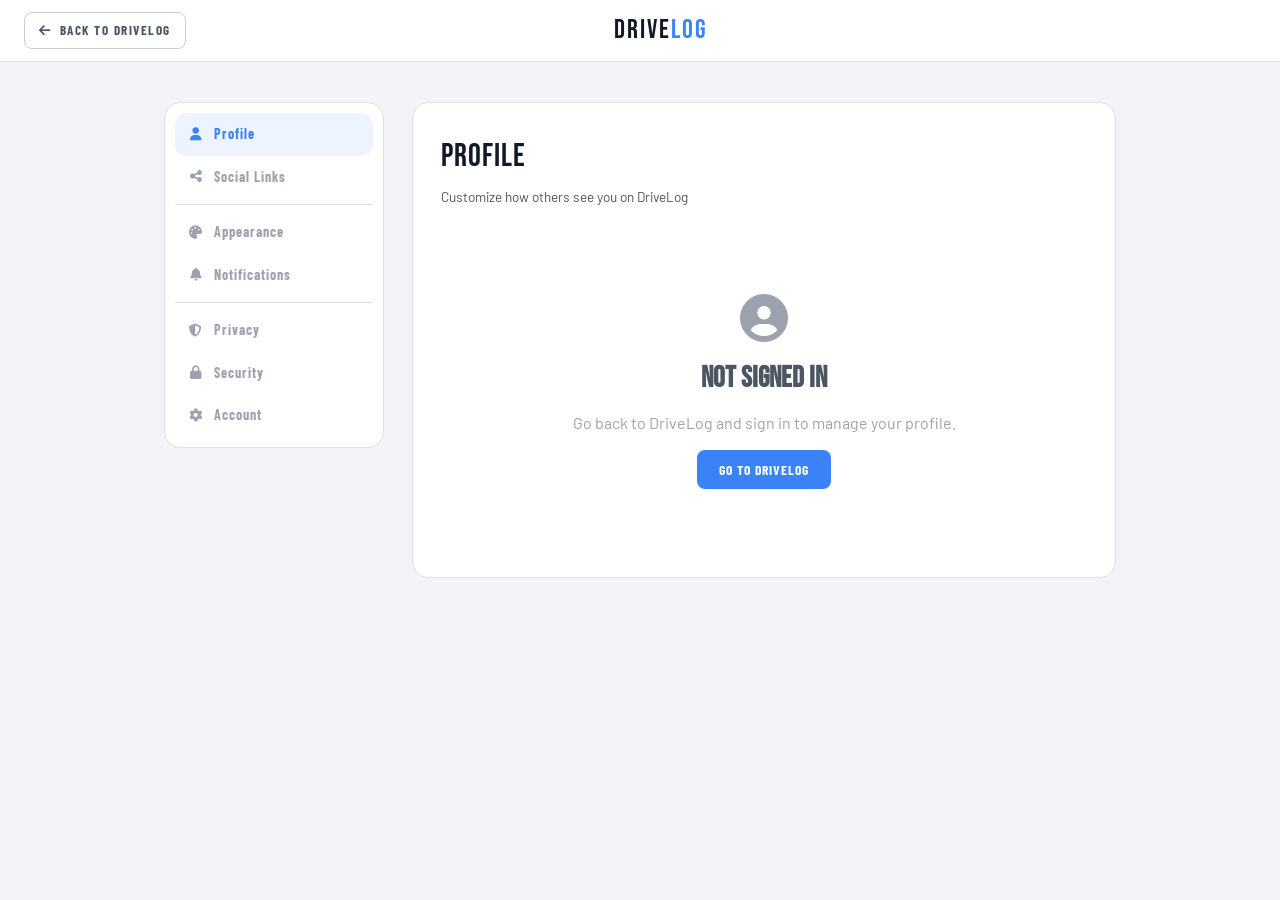
==== commit 91540b84: "Add files via upload" ====
--- a/settings.html
+++ b/settings.html
@@ -28,7 +28,8 @@
       --accent:#3b82f6; --accent-soft:rgba(59,130,246,.09); --accent-glow:rgba(59,130,246,.20);
       --text:#111827; --sec:#4b5563; --muted:#9ca3af;
       --disp:'Bebas Neue',sans-serif; --cond:'Barlow Condensed',sans-serif; --body:'Barlow',sans-serif;
-      --r-sm:4px; --r-md:8px; --r-lg:14px; --r-xl:22px;
+      /* Radius tokens match main.css's modern polish scale */
+      --r-sm:8px; --r-md:12px; --r-lg:16px; --r-xl:22px;
       --tr:.22s cubic-bezier(.4,0,.2,1);
     }
     body.dark, html.dark-pending body {
@@ -76,8 +77,8 @@
     /* ── FORM ELEMENTS ── */
     .s-field{margin-bottom:18px}
     .s-label{font-family:var(--cond);font-size:.78rem;font-weight:700;letter-spacing:1.5px;text-transform:uppercase;color:var(--muted);margin-bottom:7px;display:block}
-    .s-input{width:100%;background:var(--raised);border:1px solid var(--border);border-radius:var(--r-sm);padding:11px 14px;color:var(--text);font-size:.9rem;outline:none;transition:border-color var(--tr)}
-    .s-input:focus{border-color:var(--accent)}
+    .s-input{width:100%;background:var(--raised);border:1px solid var(--border);border-radius:var(--r-sm);padding:11px 14px;color:var(--text);font-size:.9rem;outline:none;transition:border-color var(--tr),box-shadow var(--tr)}
+    .s-input:focus{border-color:var(--accent);box-shadow:0 0 0 3px var(--accent-soft)}
     .s-input::placeholder{color:var(--muted)}
     textarea.s-input{resize:vertical;min-height:80px}
     .s-row{display:grid;grid-template-columns:1fr 1fr;gap:14px}
@@ -88,7 +89,7 @@
     .btn-save:hover{background:linear-gradient(135deg,#16a34a 0%,#15803d 100%);transform:translateY(-1px);box-shadow:0 6px 20px rgba(34,197,94,.35)}
     .btn-ghost-s{background:transparent;color:var(--sec);padding:10px 22px;border-radius:var(--r-sm);font-family:var(--cond);font-size:.88rem;font-weight:600;letter-spacing:1.2px;text-transform:uppercase;border:1px solid var(--mid);transition:all var(--tr)}
     .btn-ghost-s:hover{border-color:#555;color:var(--text)}
-    .btn-danger{background:rgba(232,57,42,.1);color:var(--accent);padding:10px 22px;border-radius:var(--r-sm);font-family:var(--cond);font-size:.88rem;font-weight:700;letter-spacing:1.2px;text-transform:uppercase;border:1px solid rgba(232,57,42,.35);transition:all var(--tr)}
+    .btn-danger{background:rgba(232,57,42,.1);color:#ef4444;padding:10px 22px;border-radius:var(--r-sm);font-family:var(--cond);font-size:.88rem;font-weight:700;letter-spacing:1.2px;text-transform:uppercase;border:1px solid rgba(232,57,42,.35);transition:all var(--tr)}
     .btn-danger:hover{background:rgba(232,57,42,.2)}
     .btn-row{display:flex;gap:10px;flex-wrap:wrap;margin-top:6px}
 
@@ -116,7 +117,7 @@
     /* Theme options */
     .theme-opts{display:flex;gap:10px;flex-wrap:wrap;margin-bottom:6px}
     .theme-opt{padding:8px 18px;border-radius:var(--r-md);font-family:var(--cond);font-size:.82rem;font-weight:700;letter-spacing:1px;text-transform:uppercase;color:var(--muted);background:var(--raised);border:1px solid var(--border);cursor:pointer;transition:all var(--tr)}
-    .theme-opt.selected{color:var(--accent);border-color:rgba(232,57,42,.4);background:var(--accent-soft)}
+    .theme-opt.selected{color:var(--accent);border-color:rgba(59,130,246,.4);background:var(--accent-soft)}
 
     /* Font size slider */
     .slider-wrap{display:flex;align-items:center;gap:12px}
@@ -136,7 +137,7 @@
     .toast{position:fixed;bottom:26px;left:50%;transform:translateX(-50%) translateY(20px);background:var(--raised);border:1px solid var(--mid);border-radius:30px;padding:9px 22px;font-family:var(--cond);font-size:.86rem;font-weight:700;color:var(--text);z-index:9999;opacity:0;transition:all .3s;pointer-events:none;white-space:nowrap}
     .toast.show{opacity:1;transform:translateX(-50%) translateY(0)}
     .toast.ok{border-color:#16a34a;background:linear-gradient(135deg,#22c55e,#16a34a);color:#fff;box-shadow:0 4px 16px rgba(34,197,94,.35)}
-    .toast.err{border-color:rgba(232,57,42,.4);background:var(--accent-soft);color:var(--accent)}
+    .toast.err{border-color:transparent;background:linear-gradient(135deg,#ef4444,#dc2626);color:#fff;box-shadow:0 4px 16px rgba(239,68,68,.35)}
 
     /* Avatar upload row layout — was previously undefined entirely,
        which is why the photo and Change Photo button sat cramped together */
@@ -157,13 +158,13 @@
     /* Crop modal */
     .avatar-crop-modal{
       position:fixed;inset:0;z-index:9999;
-      background:rgba(0,0,0,.8);backdrop-filter:blur(8px);
+      background:rgba(0,0,0,.72);backdrop-filter:blur(16px);-webkit-backdrop-filter:blur(16px);
       display:flex;align-items:center;justify-content:center;
     }
     .avatar-crop-box{
       background:var(--surface);border:1px solid var(--border);
-      border-radius:16px;width:360px;max-width:95vw;
-      overflow:hidden;box-shadow:0 32px 80px rgba(0,0,0,.5);
+      border-radius:var(--r-xl);width:360px;max-width:95vw;
+      overflow:hidden;box-shadow:0 8px 24px rgba(0,0,0,.2),0 32px 90px rgba(0,0,0,.35);
     }
     .avatar-crop-head{
       display:flex;align-items:center;justify-content:space-between;
@@ -1318,7 +1319,7 @@
     status.textContent = val + ' is available'; status.className = 'username-status ok';
   });
 
-  document.getElementById('saveUsername').addEventListener('click', () => {
+  document.getElementById('saveUsername').addEventListener('click', async () => {
     const u = getUser(); if (!u) { toast('Not signed in', 'err'); return; }
     const newUsername = document.getElementById('fNewUsername').value.trim();
 
@@ -1326,42 +1327,75 @@
     if (!newUsername) { toast('Enter a new username', 'err'); return; }
     if (newUsername.length < 3) { toast('Must be at least 3 characters', 'err'); return; }
     if (!/^[a-zA-Z0-9_]+$/.test(newUsername)) { toast('Letters, numbers, and underscores only', 'err'); return; }
-    if (newUsername.toLowerCase() === u.username.toLowerCase()) { toast('That is already your username', 'err'); return; }
-
-    // Check cooldown
-    const check = canChangeUsername(u);
-    if (!check.ok) { toast(`Wait ${check.daysLeft} more day${check.daysLeft===1?'':'s'}`, 'err'); return; }
-
-    // Check uniqueness
-    const users = getUsers();
-    if (users.some(x => x.username.toLowerCase() === newUsername.toLowerCase())) {
-      toast('Username already taken', 'err'); return;
-    }
-
-    // Update all references
-    const oldUsername = u.username;
-    u.username = newUsername;
-    u.lastUsernameChange = new Date().toISOString();
-    saveUser(u);
-    document.getElementById('fDisplayName').value = newUsername;
-    document.getElementById('acctUsername').textContent = newUsername;
-
-    // Update in users array
-    const idx = users.findIndex(x => x.username === oldUsername);
-    if (idx >= 0) {
-      users[idx] = { ...users[idx], username: newUsername, lastUsernameChange: u.lastUsernameChange };
-      saveUsers(users);
-    }
-
-    // Hide form, show cooldown message
-    document.getElementById('usernameChangeForm').style.display = 'none';
-    const cooldownMsg = document.getElementById('usernameCooldownMsg');
-    cooldownMsg.style.display = 'block';
-    cooldownMsg.innerHTML = `<i class="fas fa-clock"></i> Username changed successfully. You can change it again in <b>30 days</b>.`;
-    const changeBtn = document.getElementById('enableUsernameEdit');
-    changeBtn.disabled = true; changeBtn.style.opacity = '0.4'; changeBtn.style.cursor = 'not-allowed';
-
-    toast('Username changed to ' + newUsername, 'ok');
+
+    // Re-entering your CURRENT username is treated as a resync, not a
+    // change — bypasses the cooldown and uniqueness check entirely. This
+    // matters because a username-sync bug that existed before this fix
+    // could leave your account's server-side data mismatched from what
+    // you actually see locally, and without this, you could be locked out
+    // for up to 30 days with no way to repair it yourself.
+    const isResync = newUsername.toLowerCase() === u.username.toLowerCase();
+
+    // Check cooldown (skipped for a resync)
+    if (!isResync) {
+      const check = canChangeUsername(u);
+      if (!check.ok) { toast(`Wait ${check.daysLeft} more day${check.daysLeft===1?'':'s'}`, 'err'); return; }
+    }
+
+    const sb = getSettingsSb();
+    if (!sb || !u.id) { toast('Unable to connect — try again', 'err'); return; }
+
+    const btn = document.getElementById('saveUsername');
+    const originalHTML = btn.innerHTML;
+    btn.disabled = true; btn.innerHTML = '<i class="fas fa-spinner fa-spin"></i> Saving…';
+
+    try {
+      // Supabase is the real uniqueness check — a local-only check (like
+      // the old getUsers() scan below) can miss usernames taken by anyone
+      // this device hasn't cached yet.
+      const { error: profileErr } = await sb.from('profiles')
+        .update({ username: newUsername })
+        .eq('id', u.id);
+      if (profileErr) {
+        if (profileErr.code === '23505') toast('Username already taken', 'err');
+        else toast(profileErr.message || 'Failed to change username', 'err');
+        return;
+      }
+      // Keep auth metadata in sync too — this is what session refresh
+      // reads on the main site. A mismatch here is exactly what caused
+      // profile changes to silently revert after leaving Settings.
+      const { error: authErr } = await sb.auth.updateUser({ data: { username: newUsername } });
+      if (authErr) console.warn('Auth metadata username update failed:', authErr);
+
+      // Update all references
+      const oldUsername = u.username;
+      u.username = newUsername;
+      if (!isResync) u.lastUsernameChange = new Date().toISOString();
+      saveUser(u);
+      document.getElementById('fDisplayName').value = newUsername;
+      document.getElementById('acctUsername').textContent = newUsername;
+
+      // Update in users array
+      const users = getUsers();
+      const idx = users.findIndex(x => x.username === oldUsername);
+      if (idx >= 0) {
+        users[idx] = { ...users[idx], username: newUsername, lastUsernameChange: u.lastUsernameChange };
+        saveUsers(users);
+      }
+
+      // Hide form, show status message
+      document.getElementById('usernameChangeForm').style.display = 'none';
+      const cooldownMsg = document.getElementById('usernameCooldownMsg');
+      cooldownMsg.style.display = 'block';
+      cooldownMsg.innerHTML = isResync
+        ? `<i class="fas fa-check-circle"></i> Your account is now back in sync.`
+        : `<i class="fas fa-clock"></i> Username changed successfully. You can change it again in <b>30 days</b>.`;
+      toast(isResync ? 'Account re-synced ✓' : ('Username changed to ' + newUsername + ' ✓'), 'ok');
+    } catch(e) {
+      toast('Something went wrong — try again', 'err');
+    } finally {
+      btn.disabled = false; btn.innerHTML = originalHTML;
+    }
   });
 
 })();
